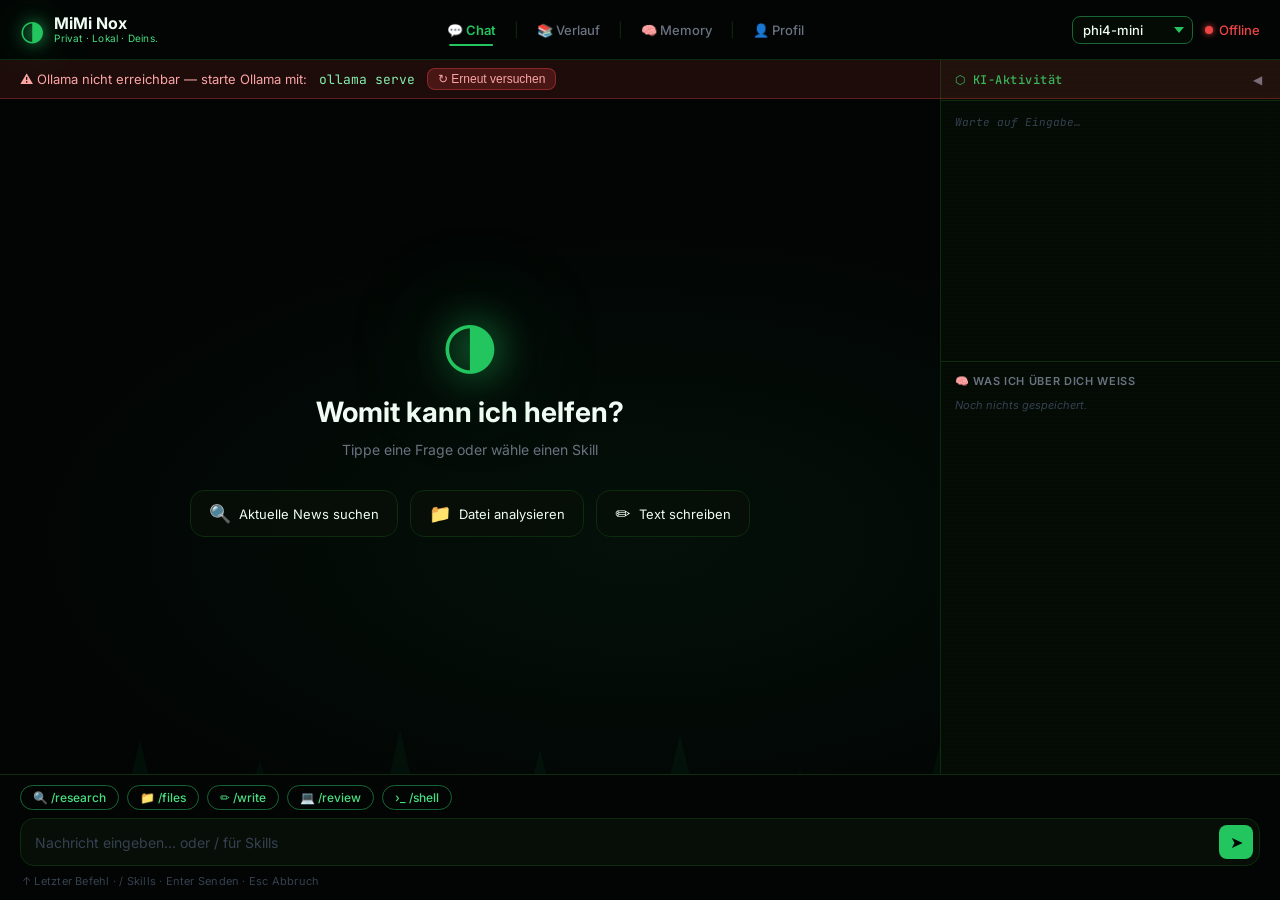
==== app/src/index.html @ a16c73e8 "feat(phase4): Desktop App – Schwarzwald UI + FastAPI Backend Frontend (app/src/):   index.html: Exak" ====
<!DOCTYPE html>
<html lang="de">
<head>
  <meta charset="UTF-8" />
  <meta name="viewport" content="width=device-width, initial-scale=1.0" />
  <meta name="description" content="◑ MiMi Nox – Lokale KI. Privat. Lokal. Deins." />
  <title>◑ MiMi Nox</title>
  <link rel="preconnect" href="https://fonts.googleapis.com" />
  <link rel="preconnect" href="https://fonts.gstatic.com" crossorigin />
  <link href="https://fonts.googleapis.com/css2?family=Inter:wght@400;500;600;700&family=JetBrains+Mono:wght@400;500&display=swap" rel="stylesheet" />
  <link rel="stylesheet" href="style.css" />
</head>
<body>

  <!-- ── Hintergrund-Atmosphäre (Baumsilhouetten + Glow) ── -->
  <div class="forest-bg" aria-hidden="true"></div>

  <!-- ══════════════════════════════════════════════════════
       TOP BAR
  ══════════════════════════════════════════════════════ -->
  <header class="topbar" role="banner">

    <!-- Logo -->
    <div class="logo" aria-label="MiMi Nox Home">
      <span class="logo-symbol" aria-hidden="true">◑</span>
      <div class="logo-text">
        <span class="logo-name">MiMi Nox</span>
        <span class="logo-tagline">Privat · Lokal · Deins.</span>
      </div>
    </div>

    <!-- Navigation Tabs -->
    <nav class="topnav" role="navigation" aria-label="Hauptnavigation">
      <button class="tab active" id="tab-chat"    data-tab="chat"    aria-selected="true">💬 Chat</button>
      <span class="tab-sep" aria-hidden="true">|</span>
      <button class="tab"        id="tab-history" data-tab="history" aria-selected="false">📚 Verlauf</button>
      <span class="tab-sep" aria-hidden="true">|</span>
      <button class="tab"        id="tab-memory"  data-tab="memory"  aria-selected="false">🧠 Memory</button>
      <span class="tab-sep" aria-hidden="true">|</span>
      <button class="tab"        id="tab-profile" data-tab="profile" aria-selected="false">👤 Profil</button>
    </nav>

    <!-- Rechts: Modell + Status -->
    <div class="topbar-right">
      <select class="model-select" id="model-select" aria-label="KI-Modell auswählen">
        <option value="phi4-mini">phi4-mini</option>
        <option value="gemma4:e4b">gemma4:e4b</option>
        <option value="llama3.2">llama3.2</option>
        <option value="mistral">mistral</option>
      </select>
      <div class="status-badge" id="status-badge" aria-live="polite">
        <span class="status-dot" id="status-dot"></span>
        <span class="status-text" id="status-text">Verbinden…</span>
      </div>
    </div>
  </header>

  <!-- ══════════════════════════════════════════════════════
       OFFLINE BANNER
  ══════════════════════════════════════════════════════ -->
  <div class="offline-banner hidden" id="offline-banner" role="alert">
    ⚠ Ollama nicht erreichbar — starte Ollama mit: <code>ollama serve</code>
    <button class="offline-retry" id="offline-retry" aria-label="Erneut verbinden">↻ Erneut versuchen</button>
  </div>

  <!-- ══════════════════════════════════════════════════════
       MAIN — Chat + Aktivitäts-Panel
  ══════════════════════════════════════════════════════ -->
  <main class="main" id="main-area">

    <!-- ── CHAT TAB ─────────────────────────────────── -->
    <section class="tab-content active" id="view-chat" aria-label="Chat">

      <!-- Chat Area (65%) -->
      <div class="chat-area" id="chat-area" role="log" aria-live="polite" aria-label="Chat-Verlauf">

        <!-- Willkommens-Screen (wenn leer) -->
        <div class="welcome" id="welcome-screen">
          <div class="welcome-glow" aria-hidden="true">◑</div>
          <h1 class="welcome-heading">Womit kann ich helfen?</h1>
          <p class="welcome-sub">Tippe eine Frage oder wähle einen Skill</p>
          <div class="welcome-cards" role="list">
            <button class="welcome-card" data-prompt="Suche aktuelle KI-News vom heutigen Tag" role="listitem">
              <span class="card-icon">🔍</span>
              <span>Aktuelle News suchen</span>
            </button>
            <button class="welcome-card" data-prompt="/files lies meine Datei auf dem Desktop" role="listitem">
              <span class="card-icon">📁</span>
              <span>Datei analysieren</span>
            </button>
            <button class="welcome-card" data-prompt="/write Schreibe eine professionelle E-Mail für" role="listitem">
              <span class="card-icon">✏️</span>
              <span>Text schreiben</span>
            </button>
          </div>
        </div>

        <!-- Chat-Nachrichten werden hier per JS eingefügt -->
        <div class="messages" id="messages" aria-label="Nachrichten"></div>
      </div>

      <!-- Aktivitäts-Panel (35%) -->
      <aside class="activity-panel" id="activity-panel" aria-label="KI-Aktivität">
        <div class="ap-header">
          <span class="ap-title">⬡ KI-Aktivität</span>
          <button class="ap-toggle" id="ap-toggle" aria-label="Panel ein-/ausklappen" title="Ein-/ausklappen">◀</button>
        </div>

        <!-- Terminal Feed -->
        <div class="ap-terminal" id="ap-terminal" aria-live="polite" aria-label="KI-Aktivitäts-Log">
          <div class="terminal-placeholder">Warte auf Eingabe…</div>
        </div>

        <!-- Memory -->
        <div class="ap-memory">
          <div class="ap-section-title">🧠 Was ich über dich weiß</div>
          <div class="memory-cards" id="memory-cards" aria-label="Gespeichertes Memory">
            <div class="memory-placeholder">Noch nichts gespeichert.</div>
          </div>
        </div>
      </aside>
    </section>

    <!-- ── VERLAUF TAB ────────────────────────────── -->
    <section class="tab-content" id="view-history" aria-label="Verlauf" hidden>
      <div class="tab-inner">
        <h2 class="tab-heading">📚 Gespeicherte Unterhaltungen</h2>
        <p class="tab-sub">Deine Unterhaltungen bleiben nur lokal auf deinem Gerät.</p>
        <div id="history-list" class="history-list" aria-label="Verlaufsliste"></div>
        <button class="btn-danger" id="clear-history" aria-label="Verlauf löschen">🗑 Verlauf löschen</button>
      </div>
    </section>

    <!-- ── MEMORY TAB ─────────────────────────────── -->
    <section class="tab-content" id="view-memory" aria-label="Memory" hidden>
      <div class="tab-inner">
        <h2 class="tab-heading">🧠 Langzeit-Memory</h2>
        <p class="tab-sub">Die KI erinnert sich über mehrere Sessions an wichtige Informationen.</p>
        <div class="memory-search-bar">
          <input type="search" id="memory-search-input" placeholder="Memory durchsuchen…" aria-label="Memory durchsuchen" />
          <button id="memory-search-btn" aria-label="Suchen">🔍</button>
        </div>
        <div id="memory-full-list" class="memory-full-list" aria-label="Alle Memory-Einträge"></div>
      </div>
    </section>

    <!-- ── PROFIL TAB ─────────────────────────────── -->
    <section class="tab-content" id="view-profile" aria-label="Profil" hidden>
      <div class="tab-inner">
        <h2 class="tab-heading">👤 Dein Profil</h2>
        <p class="tab-sub">Hilft der KI, bessere und persönlichere Antworten zu geben.</p>
        <form class="profile-form" id="profile-form" aria-label="Profil-Formular">
          <label for="pf-name">Name <span class="optional">(optional)</span></label>
          <input type="text" id="pf-name" name="name" placeholder="Wie heißt du?" autocomplete="name" />

          <label for="pf-expertise">Expertise</label>
          <input type="text" id="pf-expertise" name="expertise" placeholder="z.B. Python-Entwickler, Marketing, Arzt…" />

          <label for="pf-language">Bevorzugte Sprache</label>
          <select id="pf-language" name="preferred_language">
            <option value="de">Deutsch</option>
            <option value="en">Englisch</option>
          </select>

          <label for="pf-style">Antwort-Stil</label>
          <select id="pf-style" name="response_style">
            <option value="ausführlich">Ausführlich</option>
            <option value="kurz">Kurz &amp; knapp</option>
            <option value="technisch">Technisch</option>
            <option value="einfach">Einfach erklärt</option>
          </select>

          <button type="submit" class="btn-primary" id="save-profile">💾 Speichern</button>
          <span class="save-confirm hidden" id="save-confirm" aria-live="polite">✅ Gespeichert!</span>
        </form>
      </div>
    </section>

  </main>

  <!-- ══════════════════════════════════════════════════════
       BOTTOM BAR (fixed)
  ══════════════════════════════════════════════════════ -->
  <footer class="bottombar" role="contentinfo">

    <!-- Skill Chips -->
    <div class="skill-chips" id="skill-chips" role="list" aria-label="Skill-Schnellzugriff">
      <button class="skill-chip" data-trigger="/research" role="listitem" title="Web-Suche starten">🔍 /research</button>
      <button class="skill-chip" data-trigger="/files"    role="listitem" title="Dateien lesen/suchen">📁 /files</button>
      <button class="skill-chip" data-trigger="/write"    role="listitem" title="Texte schreiben">✏️ /write</button>
      <button class="skill-chip" data-trigger="/review"   role="listitem" title="Code reviewen">💻 /review</button>
      <button class="skill-chip" data-trigger="/shell"    role="listitem" title="Shell-Befehl">›_ /shell</button>
    </div>

    <!-- Input Row -->
    <div class="input-row">
      <div class="input-wrap" id="input-wrap">
        <textarea
          class="chat-input"
          id="chat-input"
          rows="1"
          placeholder="Nachricht eingeben… oder / für Skills"
          aria-label="Deine Nachricht"
          autocomplete="off"
          autocorrect="off"
          spellcheck="true"
        ></textarea>
        <button class="send-btn" id="send-btn" aria-label="Nachricht senden" title="Senden (Enter)">➤</button>
      </div>
    </div>

    <!-- Keyboard Hint -->
    <div class="input-hint" aria-hidden="true">
      ↑ Letzter Befehl · / Skills · Enter Senden · Esc Abbruch
    </div>

  </footer>

  <script src="main.js"></script>
</body>
</html>
---- app/src/style.css ----
/* ============================================================
   ◑ MiMi Nox – Design System (Schwarzwald Edition)
   Farben: Tiefschwarz + Biolumineszentes Waldgrün
   KEINE anderen Farben. Kein Lila. Kein Blau.
   ============================================================ */

/* ── Design Tokens ─────────────────────────────────────────── */
:root {
  --bg:           #020504;
  --panel:        #040a04;
  --panel-border: #0d2b0d;

  --bubble-user:  #134e1c;
  --bubble-ai:    #080f08;

  --green:        #22c55e;
  --green-light:  #4ade80;
  --green-dim:    #166534;
  --green-glow:   rgba(34, 197, 94, 0.18);
  --green-glow-s: rgba(34, 197, 94, 0.08);

  --text:         #f0fdf4;
  --text-muted:   #6b7280;
  --text-dim:     #374151;

  --radius-sm:    8px;
  --radius-md:    14px;
  --radius-lg:    20px;

  --font-main:    'Inter', system-ui, -apple-system, sans-serif;
  --font-mono:    'JetBrains Mono', 'Fira Code', 'Courier New', monospace;

  --topbar-h:     60px;
  --bottom-h:     116px;
  --panel-w:      340px;
  --anim-speed:   0.2s;
}

/* ── Reset ─────────────────────────────────────────────────── */
*, *::before, *::after { box-sizing: border-box; margin: 0; padding: 0; }
html, body { height: 100%; overflow: hidden; }

body {
  font-family: var(--font-main);
  font-size: 14px;
  color: var(--text);
  background-color: var(--bg);
  background-image:
    radial-gradient(ellipse 70% 50% at 50% 60%,
      rgba(34, 197, 94, 0.06) 0%, transparent 70%);
  -webkit-font-smoothing: antialiased;
}

/* ── Tannenbäume Hintergrund ────────────────────────────────── */
.forest-bg {
  position: fixed;
  inset: 0;
  pointer-events: none;
  z-index: 0;
}
.forest-bg::after {
  content: '';
  position: absolute;
  bottom: 0;
  left: 0;
  right: 0;
  height: 220px;
  opacity: 0.05;
  background-image: url("data:image/svg+xml,%3Csvg xmlns='http://www.w3.org/2000/svg' viewBox='0 0 1280 220'%3E%3Cg fill='%2322c55e'%3E%3Cpolygon points='80,220 120,110 160,220'/%3E%3Cpolygon points='100,220 140,60 180,220'/%3E%3Cpolygon points='200,220 240,130 280,220'/%3E%3Cpolygon points='220,220 260,80 300,220'/%3E%3Cpolygon points='340,220 380,100 420,220'/%3E%3Cpolygon points='360,220 400,50 440,220'/%3E%3Cpolygon points='480,220 520,120 560,220'/%3E%3Cpolygon points='500,220 540,70 580,220'/%3E%3Cpolygon points='620,220 660,110 700,220'/%3E%3Cpolygon points='640,220 680,55 720,220'/%3E%3Cpolygon points='760,220 800,90 840,220'/%3E%3Cpolygon points='780,220 820,140 860,220'/%3E%3Cpolygon points='900,220 940,65 980,220'/%3E%3Cpolygon points='920,220 960,115 1000,220'/%3E%3Cpolygon points='1040,220 1080,80 1120,220'/%3E%3Cpolygon points='1060,220 1100,130 1140,220'/%3E%3Cpolygon points='1160,220 1200,55 1240,220'/%3E%3C/g%3E%3C/svg%3E");
  background-size: cover;
  background-position: bottom center;
  background-repeat: no-repeat;
}

/* ============================================================
   TOP BAR
   ============================================================ */
.topbar {
  position: fixed;
  top: 0; left: 0; right: 0;
  height: var(--topbar-h);
  display: flex;
  align-items: center;
  gap: 20px;
  padding: 0 20px;
  background: var(--bg);
  border-bottom: 1px solid var(--panel-border);
  z-index: 100;
}

/* Logo */
.logo {
  display: flex;
  align-items: center;
  gap: 10px;
  min-width: 170px;
  cursor: default;
  user-select: none;
}
.logo-symbol {
  font-size: 28px;
  color: var(--green);
  filter: drop-shadow(0 0 8px rgba(34, 197, 94, 0.9))
          drop-shadow(0 0 22px rgba(34, 197, 94, 0.4));
  animation: pulse-glow 3s ease-in-out infinite;
  line-height: 1;
}
.logo-text {
  display: flex;
  flex-direction: column;
}
.logo-name {
  font-size: 16px;
  font-weight: 700;
  color: var(--text);
  line-height: 1.1;
}
.logo-tagline {
  font-size: 10px;
  color: var(--green-light);
  letter-spacing: 0.02em;
}

/* Navigation Tabs */
.topnav {
  display: flex;
  align-items: center;
  gap: 6px;
  flex: 1;
  justify-content: center;
}
.tab {
  background: none;
  border: none;
  color: var(--text-muted);
  font-family: var(--font-main);
  font-size: 13px;
  font-weight: 500;
  padding: 6px 12px;
  cursor: pointer;
  border-radius: var(--radius-sm);
  transition: color var(--anim-speed), background var(--anim-speed);
  position: relative;
  white-space: nowrap;
}
.tab:hover { color: var(--text); background: rgba(34,197,94,0.06); }
.tab.active {
  color: var(--green);
  font-weight: 600;
}
.tab.active::after {
  content: '';
  position: absolute;
  bottom: -2px; left: 50%;
  transform: translateX(-50%);
  width: 60%;
  height: 2px;
  background: var(--green);
  border-radius: 2px;
}
.tab-sep { color: var(--panel-border); font-size: 14px; pointer-events: none; }

/* Topbar right */
.topbar-right {
  display: flex;
  align-items: center;
  gap: 12px;
  min-width: 200px;
  justify-content: flex-end;
}
.model-select {
  background: var(--panel);
  border: 1px solid var(--green-dim);
  color: var(--text);
  font-family: var(--font-main);
  font-size: 13px;
  font-weight: 500;
  padding: 5px 10px;
  border-radius: var(--radius-sm);
  cursor: pointer;
  outline: none;
  appearance: none;
  -webkit-appearance: none;
  background-image: url("data:image/svg+xml,%3Csvg xmlns='http://www.w3.org/2000/svg' width='10' height='6' viewBox='0 0 10 6'%3E%3Cpath d='M0 0l5 6 5-6z' fill='%2322c55e'/%3E%3C/svg%3E");
  background-repeat: no-repeat;
  background-position: right 8px center;
  padding-right: 24px;
  transition: border-color var(--anim-speed);
}
.model-select:hover { border-color: var(--green); }

.status-badge {
  display: flex;
  align-items: center;
  gap: 6px;
  font-size: 13px;
  font-weight: 500;
  color: var(--green);
}
.status-dot {
  width: 8px; height: 8px;
  border-radius: 50%;
  background: var(--green);
  box-shadow: 0 0 6px var(--green), 0 0 12px rgba(34,197,94,0.5);
  animation: pulse-dot 2s ease-in-out infinite;
}
.status-dot.offline { background: #ef4444; box-shadow: 0 0 6px #ef4444; animation: none; }
#status-text.offline { color: #ef4444; }

/* ── Offline Banner ──────────────────────────────────────── */
.offline-banner {
  position: fixed;
  top: var(--topbar-h);
  left: 0; right: 0;
  background: rgba(239, 68, 68, 0.12);
  border-bottom: 1px solid rgba(239, 68, 68, 0.3);
  color: #fca5a5;
  font-size: 13px;
  padding: 8px 20px;
  display: flex;
  align-items: center;
  gap: 12px;
  z-index: 99;
}
.offline-banner code { font-family: var(--font-mono); color: #86efac; }
.offline-retry {
  background: rgba(239,68,68,0.2);
  border: 1px solid rgba(239,68,68,0.4);
  color: #fca5a5;
  padding: 3px 10px;
  border-radius: var(--radius-sm);
  cursor: pointer;
  font-size: 12px;
  transition: background var(--anim-speed);
}
.offline-retry:hover { background: rgba(239,68,68,0.35); }

/* ============================================================
   MAIN AREA
   ============================================================ */
.main {
  position: fixed;
  top: var(--topbar-h);
  bottom: var(--bottom-h);
  left: 0; right: 0;
  display: flex;
  overflow: hidden;
  z-index: 1;
}

/* Tab Content */
.tab-content { display: none; width: 100%; overflow: hidden; }
.tab-content.active { display: flex; }

/* ── Chat Area (65%) ─────────────────────────────────────── */
.chat-area {
  flex: 1;
  overflow-y: auto;
  padding: 24px 24px 0;
  display: flex;
  flex-direction: column;
  scroll-behavior: smooth;
  position: relative;
}
.chat-area::-webkit-scrollbar { width: 4px; }
.chat-area::-webkit-scrollbar-track { background: transparent; }
.chat-area::-webkit-scrollbar-thumb { background: var(--green-dim); border-radius: 4px; }

/* Welcome Screen */
.welcome {
  display: flex;
  flex-direction: column;
  align-items: center;
  justify-content: center;
  flex: 1;
  padding: 40px 20px;
  text-align: center;
  gap: 12px;
}
.welcome-glow {
  font-size: 64px;
  color: var(--green);
  filter: drop-shadow(0 0 20px rgba(34,197,94,0.8))
          drop-shadow(0 0 50px rgba(34,197,94,0.3));
  animation: pulse-glow 3s ease-in-out infinite;
  line-height: 1;
  margin-bottom: 8px;
}
.welcome-heading {
  font-size: 28px;
  font-weight: 700;
  color: var(--text);
}
.welcome-sub {
  font-size: 14px;
  color: var(--text-muted);
  margin-bottom: 12px;
}
.welcome-cards {
  display: flex;
  gap: 12px;
  flex-wrap: wrap;
  justify-content: center;
  margin-top: 8px;
}
.welcome-card {
  background: rgba(8, 15, 8, 0.8);
  border: 1px solid var(--panel-border);
  color: var(--text);
  padding: 12px 18px;
  border-radius: var(--radius-md);
  cursor: pointer;
  display: flex;
  align-items: center;
  gap: 8px;
  font-size: 13px;
  font-family: var(--font-main);
  transition: border-color var(--anim-speed), background var(--anim-speed), transform var(--anim-speed);
}
.welcome-card:hover {
  border-color: var(--green-dim);
  background: rgba(19, 78, 28, 0.3);
  transform: translateY(-2px);
}
.card-icon { font-size: 18px; }

/* Messages */
.messages {
  display: flex;
  flex-direction: column;
  gap: 16px;
  padding-bottom: 20px;
}

/* User Bubble */
.bubble-user {
  align-self: flex-end;
  max-width: 72%;
  background: var(--bubble-user);
  color: var(--text);
  padding: 12px 18px;
  border-radius: var(--radius-lg) var(--radius-lg) 4px var(--radius-lg);
  font-size: 14px;
  line-height: 1.6;
  box-shadow: 0 2px 12px rgba(0,0,0,0.4),
              inset 0 1px 0 rgba(34,197,94,0.1);
  word-break: break-word;
  white-space: pre-wrap;
}

/* AI Bubble */
.bubble-ai-wrap {
  align-self: flex-start;
  max-width: 72%;
  display: flex;
  flex-direction: column;
  gap: 6px;
}
.bubble-ai {
  background: rgba(8, 15, 8, 0.82);
  backdrop-filter: blur(12px);
  -webkit-backdrop-filter: blur(12px);
  border: 1px solid rgba(34, 197, 94, 0.12);
  border-left: 3px solid var(--green);
  color: var(--text);
  padding: 14px 18px;
  border-radius: 4px var(--radius-lg) var(--radius-lg) var(--radius-lg);
  font-size: 14px;
  line-height: 1.7;
  box-shadow: inset 0 1px 0 rgba(34, 197, 94, 0.06),
              0 2px 16px rgba(0,0,0,0.5);
  word-break: break-word;
  white-space: pre-wrap;
  position: relative;
  min-height: 48px;
}

/* Streaming Cursor */
.streaming-cursor::after {
  content: '▋';
  color: var(--green);
  animation: blink 0.8s step-end infinite;
  margin-left: 2px;
}

/* AI Bubble Actions */
.bubble-actions {
  display: flex;
  align-items: center;
  gap: 16px;
  padding: 0 4px;
}
.bubble-action-btn {
  background: none;
  border: none;
  color: var(--green-light);
  font-size: 12px;
  cursor: pointer;
  opacity: 0.7;
  transition: opacity var(--anim-speed);
  font-family: var(--font-main);
  display: flex;
  align-items: center;
  gap: 4px;
  padding: 2px 4px;
  border-radius: 4px;
}
.bubble-action-btn:hover { opacity: 1; background: rgba(34,197,94,0.08); }
.action-sep { color: var(--panel-border); font-size: 12px; }

/* Tool/System Message */
.bubble-system {
  align-self: flex-start;
  background: rgba(4, 10, 4, 0.6);
  border: 1px solid var(--panel-border);
  border-left: 2px solid var(--green-dim);
  color: var(--text-muted);
  padding: 6px 12px;
  border-radius: 4px var(--radius-sm) var(--radius-sm) var(--radius-sm);
  font-family: var(--font-mono);
  font-size: 12px;
  line-height: 1.5;
  max-width: 80%;
}

/* ── Aktivitäts-Panel (35%) ──────────────────────────────── */
.activity-panel {
  width: var(--panel-w);
  min-width: var(--panel-w);
  background: var(--panel);
  border-left: 1px solid var(--panel-border);
  display: flex;
  flex-direction: column;
  overflow: hidden;
  transition: width 0.3s ease, min-width 0.3s ease;
  position: relative;
}
.activity-panel.collapsed {
  width: 36px;
  min-width: 36px;
}
.activity-panel.collapsed .ap-terminal,
.activity-panel.collapsed .ap-memory,
.activity-panel.collapsed .ap-title { display: none; }

/* Scanlines Overlay */
.activity-panel::before {
  content: '';
  position: absolute;
  inset: 0;
  pointer-events: none;
  background: repeating-linear-gradient(
    0deg,
    transparent, transparent 2px,
    rgba(34, 197, 94, 0.012) 2px,
    rgba(34, 197, 94, 0.012) 4px
  );
  z-index: 0;
}

.ap-header {
  display: flex;
  align-items: center;
  justify-content: space-between;
  padding: 12px 14px;
  border-bottom: 1px solid var(--panel-border);
  position: relative;
  z-index: 1;
  flex-shrink: 0;
}
.ap-title {
  font-family: var(--font-mono);
  font-size: 12px;
  font-weight: 500;
  color: var(--green);
  letter-spacing: 0.04em;
}
.ap-toggle {
  background: none;
  border: none;
  color: var(--text-muted);
  cursor: pointer;
  font-size: 12px;
  padding: 2px 4px;
  border-radius: 4px;
  transition: color var(--anim-speed), transform 0.3s;
  line-height: 1;
}
.ap-toggle:hover { color: var(--green); }
.activity-panel.collapsed .ap-toggle { transform: rotate(180deg); }

/* Terminal Feed */
.ap-terminal {
  flex: 1;
  overflow-y: auto;
  padding: 12px 14px;
  font-family: var(--font-mono);
  font-size: 11.5px;
  line-height: 1.8;
  position: relative;
  z-index: 1;
  min-height: 160px;
  max-height: 260px;
}
.ap-terminal::-webkit-scrollbar { width: 3px; }
.ap-terminal::-webkit-scrollbar-thumb { background: var(--green-dim); }

.terminal-placeholder { color: var(--text-dim); font-style: italic; font-size: 11px; }

.terminal-line { display: flex; flex-direction: column; gap: 2px; margin-bottom: 8px; }
.terminal-cmd { color: var(--green-light); }
.terminal-cmd .t-keyword { color: var(--green); font-weight: 500; }
.terminal-cmd .t-value { color: #86efac; }
.terminal-progress {
  height: 4px;
  background: var(--panel-border);
  border-radius: 2px;
  overflow: hidden;
  margin: 4px 0;
}
.terminal-progress-bar {
  height: 100%;
  background: var(--green);
  border-radius: 2px;
  transition: width 0.3s ease;
}
.terminal-status { color: var(--text-muted); font-size: 11px; }
.terminal-status.done { color: var(--green); }
.terminal-spinner { display: inline-block; animation: spin 1s linear infinite; }

/* Memory Section */
.ap-memory {
  border-top: 1px solid var(--panel-border);
  padding: 12px 14px;
  overflow-y: auto;
  flex-shrink: 0;
  max-height: 260px;
  position: relative;
  z-index: 1;
}
.ap-memory::-webkit-scrollbar { width: 3px; }
.ap-memory::-webkit-scrollbar-thumb { background: var(--green-dim); }

.ap-section-title {
  font-size: 11px;
  font-weight: 600;
  color: var(--text-muted);
  letter-spacing: 0.06em;
  text-transform: uppercase;
  margin-bottom: 10px;
}
.memory-placeholder { color: var(--text-dim); font-size: 11px; font-style: italic; }

.memory-cards { display: flex; flex-direction: column; gap: 8px; }

.memory-card {
  background: rgba(4, 10, 4, 0.7);
  border: 1px solid var(--panel-border);
  border-left: 3px solid var(--green-dim);
  border-radius: 4px var(--radius-sm) var(--radius-sm) 4px;
  padding: 8px 10px;
  font-size: 11.5px;
  color: var(--text-muted);
  line-height: 1.5;
  word-break: break-word;
}

/* ── Tab Inner (Verlauf / Memory / Profil) ──────────────── */
.tab-inner {
  padding: 32px 40px;
  max-width: 700px;
  margin: 0 auto;
  width: 100%;
  overflow-y: auto;
  flex: 1;
}
.tab-heading {
  font-size: 22px;
  font-weight: 700;
  color: var(--text);
  margin-bottom: 6px;
}
.tab-sub {
  color: var(--text-muted);
  font-size: 13px;
  margin-bottom: 24px;
}

/* Verlauf */
.history-list { display: flex; flex-direction: column; gap: 10px; margin-bottom: 24px; }
.history-item {
  background: var(--panel);
  border: 1px solid var(--panel-border);
  border-radius: var(--radius-md);
  padding: 14px 16px;
  cursor: pointer;
  transition: border-color var(--anim-speed);
}
.history-item:hover { border-color: var(--green-dim); }
.history-title { font-weight: 600; color: var(--text); font-size: 13px; margin-bottom: 4px; }
.history-date { font-size: 11px; color: var(--text-muted); }
.history-empty { color: var(--text-dim); font-style: italic; font-size: 13px; }

/* Memory Full List */
.memory-search-bar {
  display: flex;
  gap: 8px;
  margin-bottom: 16px;
}
.memory-search-bar input {
  flex: 1;
  background: var(--panel);
  border: 1px solid var(--panel-border);
  color: var(--text);
  padding: 8px 12px;
  border-radius: var(--radius-sm);
  font-family: var(--font-main);
  font-size: 13px;
  outline: none;
  transition: border-color var(--anim-speed);
}
.memory-search-bar input:focus { border-color: var(--green); }
.memory-search-bar button {
  background: var(--green-dim);
  border: none;
  color: var(--text);
  padding: 8px 14px;
  border-radius: var(--radius-sm);
  cursor: pointer;
  font-size: 14px;
}
.memory-full-list { display: flex; flex-direction: column; gap: 10px; }
.memory-full-card {
  background: var(--panel);
  border: 1px solid var(--panel-border);
  border-left: 3px solid var(--green-dim);
  border-radius: 4px var(--radius-sm) var(--radius-sm) 4px;
  padding: 12px 14px;
  font-size: 13px;
  color: var(--text-muted);
  line-height: 1.6;
}

/* Profil Form */
.profile-form {
  display: flex;
  flex-direction: column;
  gap: 14px;
}
.profile-form label {
  font-size: 12px;
  font-weight: 600;
  color: var(--text-muted);
  letter-spacing: 0.04em;
  text-transform: uppercase;
  margin-bottom: -8px;
}
.optional { font-weight: 400; text-transform: none; }
.profile-form input,
.profile-form select {
  background: var(--panel);
  border: 1px solid var(--panel-border);
  color: var(--text);
  padding: 10px 14px;
  border-radius: var(--radius-sm);
  font-family: var(--font-main);
  font-size: 13px;
  outline: none;
  transition: border-color var(--anim-speed);
  width: 100%;
}
.profile-form input:focus,
.profile-form select:focus { border-color: var(--green); }
.save-confirm { font-size: 13px; color: var(--green); }

/* ============================================================
   BOTTOM BAR
   ============================================================ */
.bottombar {
  position: fixed;
  bottom: 0; left: 0; right: 0;
  background: var(--bg);
  border-top: 1px solid var(--panel-border);
  padding: 10px 20px 12px;
  display: flex;
  flex-direction: column;
  gap: 8px;
  z-index: 100;
}

/* Skill Chips */
.skill-chips {
  display: flex;
  gap: 8px;
  flex-wrap: wrap;
  align-items: center;
}
.skill-chip {
  background: transparent;
  border: 1px solid var(--green-dim);
  color: var(--green-light);
  font-family: var(--font-main);
  font-size: 12px;
  font-weight: 500;
  padding: 4px 12px;
  border-radius: 100px;
  cursor: pointer;
  transition: background var(--anim-speed), border-color var(--anim-speed),
              color var(--anim-speed), box-shadow var(--anim-speed);
  white-space: nowrap;
}
.skill-chip:hover {
  background: rgba(34, 197, 94, 0.1);
  border-color: var(--green);
  color: var(--green);
  box-shadow: 0 0 8px rgba(34, 197, 94, 0.2);
}
.skill-chip.active {
  background: rgba(34, 197, 94, 0.15);
  border-color: var(--green);
  color: var(--green);
}

/* Input Row */
.input-row { display: flex; align-items: center; }
.input-wrap {
  flex: 1;
  display: flex;
  align-items: center;
  background: rgba(8, 15, 8, 0.9);
  border: 1px solid var(--panel-border);
  border-radius: var(--radius-md);
  padding: 6px 6px 6px 14px;
  gap: 8px;
  transition: border-color var(--anim-speed), box-shadow var(--anim-speed);
}
.input-wrap:focus-within {
  border-color: var(--green);
  box-shadow: 0 0 0 2px rgba(34, 197, 94, 0.18),
              0 0 20px rgba(34, 197, 94, 0.1);
}

.chat-input {
  flex: 1;
  background: none;
  border: none;
  outline: none;
  color: var(--text);
  font-family: var(--font-main);
  font-size: 14px;
  line-height: 1.5;
  resize: none;
  max-height: 120px;
  overflow-y: auto;
}
.chat-input::placeholder { color: var(--text-dim); }

.send-btn {
  background: var(--green);
  border: none;
  color: var(--bg);
  width: 34px;
  height: 34px;
  border-radius: var(--radius-sm);
  cursor: pointer;
  font-size: 16px;
  display: flex;
  align-items: center;
  justify-content: center;
  flex-shrink: 0;
  transition: background var(--anim-speed), transform var(--anim-speed), box-shadow var(--anim-speed);
}
.send-btn:hover {
  background: var(--green-light);
  box-shadow: 0 0 12px rgba(34, 197, 94, 0.5);
  transform: scale(1.05);
}
.send-btn:active { transform: scale(0.97); }
.send-btn:disabled { background: var(--green-dim); cursor: not-allowed; transform: none; }

/* Keyboard hints */
.input-hint {
  font-size: 11px;
  color: var(--text-dim);
  letter-spacing: 0.02em;
  padding-left: 2px;
}

/* ============================================================
   SHARED BUTTONS
   ============================================================ */
.btn-primary {
  background: var(--green);
  border: none;
  color: var(--bg);
  font-family: var(--font-main);
  font-size: 14px;
  font-weight: 600;
  padding: 10px 24px;
  border-radius: var(--radius-sm);
  cursor: pointer;
  transition: background var(--anim-speed), box-shadow var(--anim-speed);
}
.btn-primary:hover {
  background: var(--green-light);
  box-shadow: 0 0 12px rgba(34, 197, 94, 0.4);
}

.btn-danger {
  background: transparent;
  border: 1px solid rgba(239, 68, 68, 0.3);
  color: #fca5a5;
  font-family: var(--font-main);
  font-size: 13px;
  padding: 8px 18px;
  border-radius: var(--radius-sm);
  cursor: pointer;
  transition: background var(--anim-speed);
}
.btn-danger:hover { background: rgba(239, 68, 68, 0.1); }

/* ============================================================
   ANIMATIONS
   ============================================================ */
@keyframes pulse-glow {
  0%, 100% { filter: drop-shadow(0 0 8px rgba(34,197,94,0.9)) drop-shadow(0 0 22px rgba(34,197,94,0.4)); }
  50%       { filter: drop-shadow(0 0 14px rgba(34,197,94,1))  drop-shadow(0 0 35px rgba(34,197,94,0.6)); }
}

@keyframes pulse-dot {
  0%, 100% { box-shadow: 0 0 6px var(--green), 0 0 12px rgba(34,197,94,0.5); }
  50%       { box-shadow: 0 0 10px var(--green), 0 0 20px rgba(34,197,94,0.8); }
}

@keyframes blink {
  0%, 100% { opacity: 1; }
  50%       { opacity: 0; }
}

@keyframes spin {
  from { transform: rotate(0deg); }
  to   { transform: rotate(360deg); }
}

@keyframes slide-in {
  from { opacity: 0; transform: translateY(8px); }
  to   { opacity: 1; transform: translateY(0); }
}

/* Entry animation für neue Nachrichten */
.bubble-user, .bubble-ai-wrap {
  animation: slide-in 0.2s ease-out;
}

/* ── Utilities ─────────────────────────────────────────────── */
.hidden { display: none !important; }
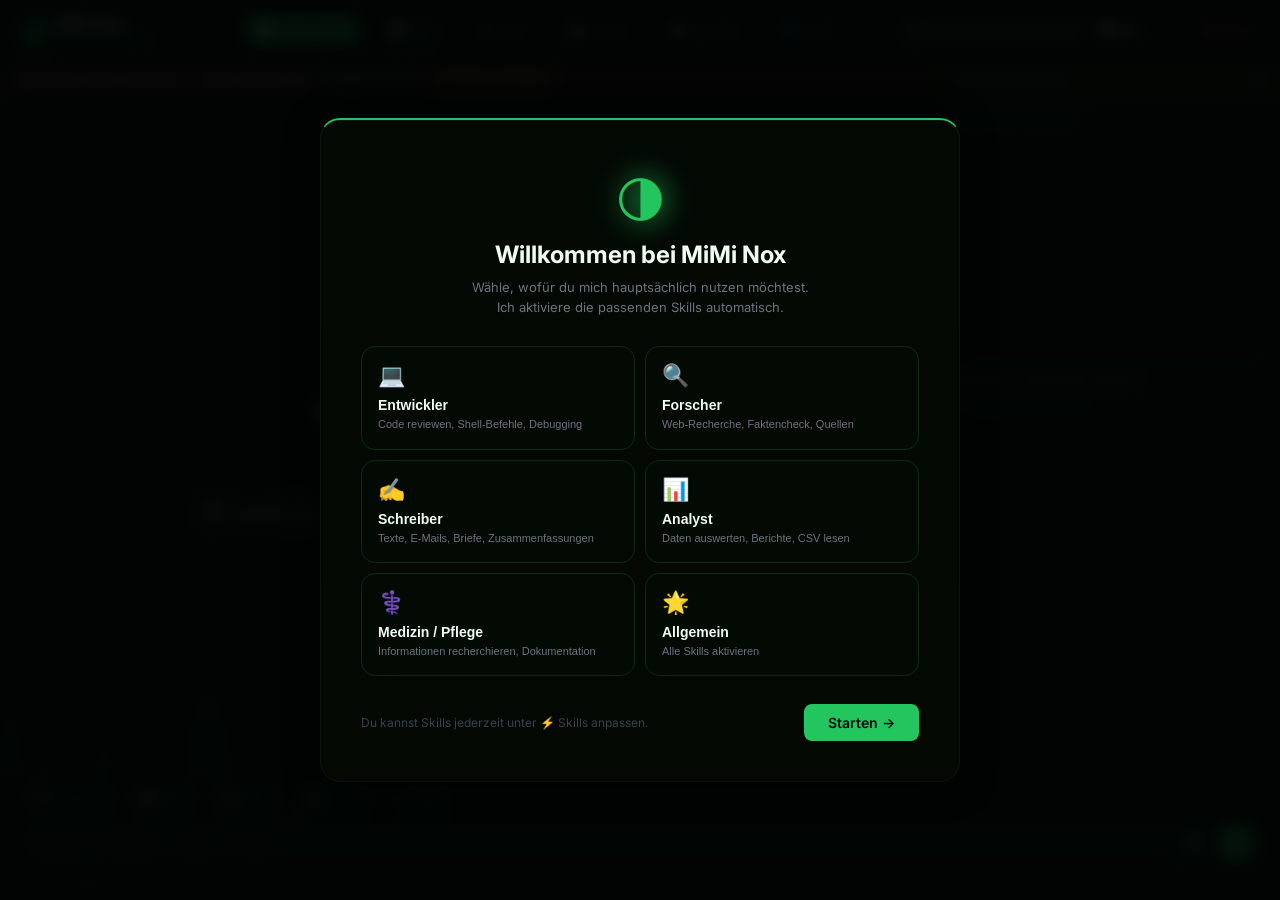
==== commit a2f9da2f: "feat: MiMi Nox v4.0.0 – Autonomous AI Agent 🤖 Artifacts Panel (Claude-inspired) - core/artifact_dete" ====
--- a/app/src/index.html
+++ b/app/src/index.html
@@ -2,13 +2,20 @@
 <html lang="de">
 <head>
   <meta charset="UTF-8" />
-  <meta name="viewport" content="width=device-width, initial-scale=1.0" />
+  <meta name="viewport" content="width=device-width, initial-scale=1.0, maximum-scale=1.0, user-scalable=no, viewport-fit=cover" />
+  <meta name="theme-color" content="#020504" />
+  <meta name="apple-mobile-web-app-status-bar-style" content="black-translucent" />
+  <link rel="apple-touch-icon" href="icon-192.png" />
   <meta name="description" content="◑ MiMi Nox – Lokale KI. Privat. Lokal. Deins." />
   <title>◑ MiMi Nox</title>
   <link rel="preconnect" href="https://fonts.googleapis.com" />
   <link rel="preconnect" href="https://fonts.gstatic.com" crossorigin />
   <link href="https://fonts.googleapis.com/css2?family=Inter:wght@400;500;600;700&family=JetBrains+Mono:wght@400;500&display=swap" rel="stylesheet" />
   <link rel="stylesheet" href="style.css" />
+  <!-- Markdown Renderer + XSS-Schutz -->
+  <script defer src="https://cdn.jsdelivr.net/npm/marked@9/marked.min.js"></script>
+  <script defer src="https://cdn.jsdelivr.net/npm/dompurify@3/dist/purify.min.js"></script>
+  <link rel="manifest" href="manifest.json" />
 </head>
 <body>
 
@@ -22,6 +29,7 @@
 
     <!-- Logo -->
     <div class="logo" aria-label="MiMi Nox Home">
+      <button id="btn-hamburger" class="btn-hamburger" title="Menü öffnen" style="display: none; background: none; border: none; color: var(--green); font-size: 24px; cursor: pointer; padding-right: 8px;">☰</button>
       <span class="logo-symbol" aria-hidden="true">◑</span>
       <div class="logo-text">
         <span class="logo-name">MiMi Nox</span>
@@ -30,8 +38,11 @@
     </div>
 
     <!-- Navigation Tabs -->
-    <nav class="topnav" role="navigation" aria-label="Hauptnavigation">
+    <nav class="topnav" role="navigation" aria-label="Hauptnavigation" style="display:flex; align-items:center;">
+      <button class="btn-primary" id="btn-new-chat" title="Startet einen frischen LLM-Kontext" style="font-size: 13px; padding: 4px 10px; margin-right: 12px; height: 28px; line-height: 1;">📝 Neuer Chat</button>
       <button class="tab active" id="tab-chat"    data-tab="chat"    aria-selected="true">💬 Chat</button>
+      <span class="tab-sep" aria-hidden="true">|</span>
+      <button class="tab"        id="tab-skills"  data-tab="skills"  aria-selected="false">⚡ Skills</button>
       <span class="tab-sep" aria-hidden="true">|</span>
       <button class="tab"        id="tab-history" data-tab="history" aria-selected="false">📚 Verlauf</button>
       <span class="tab-sep" aria-hidden="true">|</span>
@@ -41,13 +52,17 @@
     </nav>
 
     <!-- Rechts: Modell + Status -->
-    <div class="topbar-right">
-      <select class="model-select" id="model-select" aria-label="KI-Modell auswählen">
-        <option value="phi4-mini">phi4-mini</option>
-        <option value="gemma4:e4b">gemma4:e4b</option>
-        <option value="llama3.2">llama3.2</option>
-        <option value="mistral">mistral</option>
-      </select>
+    <div class="topbar-right" style="display:flex; align-items:center; gap:16px;">
+      
+      <!-- Mobile Pairing Button -->
+      <button class="btn-secondary" id="btn-mobile-pairing" title="Mit dem Smartphone verbinden (QR Code)" style="background: rgba(255,255,255,0.1); border: 1px solid rgba(255,255,255,0.2); color: var(--text-dim); border-radius: 4px; cursor: pointer; font-size: 13px; padding: 4px 10px; height: 28px; line-height: 1; transition: all 0.2s;">📱 Smartphone verbinden</button>
+
+      <!-- Autonomer Modus Toggle -->
+      <label class="autonom-mode-label" title="Autonomer Modus: MiMi NOx darf ohne Nachfrage klicken und tippen." style="display:flex; align-items:center; gap:6px; cursor:pointer; font-size:12px; color:var(--text-dim);">
+        <input type="checkbox" id="autonom-toggle" autocomplete="off" style="accent-color: var(--orange); cursor:pointer;">
+        <span style="user-select:none;">🤖 Autonom</span>
+      </label>
+
       <div class="status-badge" id="status-badge" aria-live="polite">
         <span class="status-dot" id="status-dot"></span>
         <span class="status-text" id="status-text">Verbinden…</span>
@@ -121,6 +136,53 @@
       </aside>
     </section>
 
+    <!-- ── SKILLS TAB ─────────────────────────────── -->
+    <section class="tab-content" id="view-skills" aria-label="Skills" hidden>
+      <div class="tab-inner skills-view">
+        <div class="skills-header">
+          <div>
+            <h2 class="tab-heading">⚡ Skills verwalten</h2>
+            <p class="tab-sub">Aktiviere Built-in Skills oder erstelle deine eigenen Befehle.</p>
+          </div>
+          <button class="btn-primary" id="new-skill-btn" aria-label="Neuen Skill erstellen">+ Neuer Skill</button>
+        </div>
+
+        <!-- Skill-Karten Grid -->
+        <div class="skills-grid" id="skills-grid" aria-label="Skills"></div>
+
+        <!-- Formular: Neuen Skill erstellen -->
+        <div class="skill-form-wrap hidden" id="skill-form-wrap">
+          <h3 class="skill-form-title" id="skill-form-title">Neuen Skill erstellen</h3>
+          <form class="skill-form" id="skill-form" aria-label="Skill-Formular">
+            <div class="form-row">
+              <div class="form-col">
+                <label for="sf-name">Skill-Name</label>
+                <input type="text" id="sf-name" name="name" placeholder="mein-skill" required pattern="[a-z0-9\-]+" />
+                <span class="form-hint">Nur Kleinbuchstaben, Zahlen und Bindestriche</span>
+              </div>
+              <div class="form-col">
+                <label for="sf-trigger">Trigger</label>
+                <input type="text" id="sf-trigger" name="trigger" placeholder="/meinSkill" required />
+              </div>
+            </div>
+            <label for="sf-description">Beschreibung</label>
+            <input type="text" id="sf-description" name="description" placeholder="Was macht dieser Skill?" required />
+            <label for="sf-tools">Tools (kommagetrennt)</label>
+            <input type="text" id="sf-tools" name="tools" placeholder="web_search, memory" />
+            <label for="sf-prompt">Verhalten der KI (System Prompt)</label>
+            <textarea id="sf-prompt" name="system_prompt" rows="6"
+              placeholder="Du bist ein spezialisierter Assistent für…&#10;Regeln:&#10;- Immer präzise antworten&#10;- Nutze das Tool web_search für aktuelle Infos"
+              required></textarea>
+            <div class="skill-form-actions">
+              <button type="submit" class="btn-primary" id="skill-save-btn">💾 Speichern</button>
+              <button type="button" class="btn-secondary" id="skill-cancel-btn">Abbrechen</button>
+              <span class="save-confirm hidden" id="skill-save-confirm" aria-live="polite">✅ Gespeichert!</span>
+            </div>
+          </form>
+        </div>
+      </div>
+    </section>
+
     <!-- ── VERLAUF TAB ────────────────────────────── -->
     <section class="tab-content" id="view-history" aria-label="Verlauf" hidden>
       <div class="tab-inner">
@@ -170,6 +232,11 @@
             <option value="einfach">Einfach erklärt</option>
           </select>
 
+          <label for="pf-voice">🗣️ Bevorzugte Stimme (Text-to-Speech)</label>
+          <select id="pf-voice" name="voice_uri">
+            <option value="default">System-Standard Stimme</option>
+          </select>
+
           <button type="submit" class="btn-primary" id="save-profile">💾 Speichern</button>
           <span class="save-confirm hidden" id="save-confirm" aria-live="polite">✅ Gespeichert!</span>
         </form>
@@ -177,6 +244,79 @@
     </section>
 
   </main>
+
+  <!-- ══════════════════════════════════════════════════════
+       ONBOARDING WIZARD (First-Run Modal)
+  ══════════════════════════════════════════════════════ -->
+  <div class="modal-overlay hidden" id="onboarding-overlay" role="dialog" aria-modal="true" aria-labelledby="ob-title">
+    <div class="modal-box onboarding-box">
+      <div class="ob-logo">◑</div>
+      <h2 class="ob-title" id="ob-title">Willkommen bei MiMi Nox</h2>
+      <p class="ob-sub">Wähle, wofür du mich hauptsächlich nutzen möchtest.<br>Ich aktiviere die passenden Skills automatisch.</p>
+
+      <div class="ob-categories" id="ob-categories" role="list">
+        <button class="ob-cat" data-cat="dev" role="listitem">
+          <span class="ob-cat-icon">💻</span>
+          <span class="ob-cat-name">Entwickler</span>
+          <span class="ob-cat-desc">Code reviewen, Shell-Befehle, Debugging</span>
+        </button>
+        <button class="ob-cat" data-cat="research" role="listitem">
+          <span class="ob-cat-icon">🔍</span>
+          <span class="ob-cat-name">Forscher</span>
+          <span class="ob-cat-desc">Web-Recherche, Faktencheck, Quellen</span>
+        </button>
+        <button class="ob-cat" data-cat="writer" role="listitem">
+          <span class="ob-cat-icon">✍️</span>
+          <span class="ob-cat-name">Schreiber</span>
+          <span class="ob-cat-desc">Texte, E-Mails, Briefe, Zusammenfassungen</span>
+        </button>
+        <button class="ob-cat" data-cat="analyst" role="listitem">
+          <span class="ob-cat-icon">📊</span>
+          <span class="ob-cat-name">Analyst</span>
+          <span class="ob-cat-desc">Daten auswerten, Berichte, CSV lesen</span>
+        </button>
+        <button class="ob-cat" data-cat="medic" role="listitem">
+          <span class="ob-cat-icon">⚕️</span>
+          <span class="ob-cat-name">Medizin / Pflege</span>
+          <span class="ob-cat-desc">Informationen recherchieren, Dokumentation</span>
+        </button>
+        <button class="ob-cat" data-cat="allround" role="listitem">
+          <span class="ob-cat-icon">🌟</span>
+          <span class="ob-cat-name">Allgemein</span>
+          <span class="ob-cat-desc">Alle Skills aktivieren</span>
+        </button>
+      </div>
+
+      <div class="ob-footer">
+        <span class="ob-hint">Du kannst Skills jederzeit unter ⚡ Skills anpassen.</span>
+        <button class="btn-primary" id="ob-start-btn" disabled>Starten →</button>
+      </div>
+    </div>
+  </div>
+
+  <!-- ══════════════════════════════════════════════════════
+       MOBILE PAIRING MODAL
+  ══════════════════════════════════════════════════════ -->
+  <div class="modal-overlay hidden" id="mobile-qr-overlay" role="dialog" aria-modal="true" aria-labelledby="mobile-qr-title">
+    <div class="modal-box onboarding-box" style="text-align: center;">
+      <h2 class="ob-title" id="mobile-qr-title">📱 Mobile Pairing</h2>
+      <p class="ob-sub">Scanne mich, um MiMi auf dein Handy zu holen (weltweit erreichbar).</p>
+      
+      <!-- Loading Spinner -->
+      <div id="mobile-qr-loader" style="margin: 40px auto; display: flex; flex-direction: column; align-items: center; gap: 12px;">
+         <div class="terminal-spinner" style="font-size: 32px; color: var(--green);">◑</div>
+         <div style="font-size: 13px; color: var(--green-light);">Globaler Tunnel wird aufgebaut...</div>
+         <div style="font-size: 11px; color: var(--text-dim); margin-top: -6px;">Dies kann bis zu 3 Sekunden dauern.</div>
+      </div>
+
+      <img id="mobile-qr-img" class="hidden" src="" alt="QR Code" style="width: 250px; height: 250px; margin: 20px auto; border-radius: 8px; image-rendering: pixelated;" />
+      <div class="ob-footer" style="justify-content: center;">
+        <button class="btn-primary" onclick="if(window.noxApp && window.noxApp.mobilePollInterval) clearInterval(window.noxApp.mobilePollInterval); document.getElementById('mobile-qr-overlay').classList.add('hidden')">Schließen</button>
+      </div>
+    </div>
+  </div>
+
+
 
   <!-- ══════════════════════════════════════════════════════
        BOTTOM BAR (fixed)
@@ -205,6 +345,15 @@
           autocorrect="off"
           spellcheck="true"
         ></textarea>
+
+        <!-- Mikrofon-Button + Waveform -->
+        <div class="mic-container" id="mic-container">
+          <div class="waveform-bars" id="waveform-bars" aria-hidden="true">
+            <span></span><span></span><span></span><span></span><span></span>
+          </div>
+          <button class="mic-btn" id="mic-btn" aria-label="Sprachnachricht aufnehmen" title="🎙️ Spracheingabe (Click to Talk)">🎙️</button>
+        </div>
+
         <button class="send-btn" id="send-btn" aria-label="Nachricht senden" title="Senden (Enter)">➤</button>
       </div>
     </div>
@@ -216,6 +365,6 @@
 
   </footer>
 
-  <script src="main.js"></script>
+  <script type="module" src="main.js"></script>
 </body>
 </html>
--- a/app/src/style.css
+++ b/app/src/style.css
@@ -27,13 +27,13 @@
   --radius-md:    14px;
   --radius-lg:    20px;
 
-  --font-main:    'Inter', system-ui, -apple-system, sans-serif;
+  --font-main:    -apple-system, BlinkMacSystemFont, "SF Pro Text", "Helvetica Neue", Inter, sans-serif;
   --font-mono:    'JetBrains Mono', 'Fira Code', 'Courier New', monospace;
 
   --topbar-h:     60px;
   --bottom-h:     116px;
   --panel-w:      340px;
-  --anim-speed:   0.2s;
+  --anim-speed:   400ms cubic-bezier(0.2, 0.8, 0.2, 1);
 }
 
 /* ── Reset ─────────────────────────────────────────────────── */
@@ -51,12 +51,13 @@
   -webkit-font-smoothing: antialiased;
 }
 
-/* ── Tannenbäume Hintergrund ────────────────────────────────── */
+/* ── Schwarzwald Hintergrund ────────────────────────────────── */
 .forest-bg {
   position: fixed;
   inset: 0;
   pointer-events: none;
   z-index: 0;
+  overflow: hidden;
 }
 .forest-bg::after {
   content: '';
@@ -64,12 +65,14 @@
   bottom: 0;
   left: 0;
   right: 0;
-  height: 220px;
-  opacity: 0.05;
-  background-image: url("data:image/svg+xml,%3Csvg xmlns='http://www.w3.org/2000/svg' viewBox='0 0 1280 220'%3E%3Cg fill='%2322c55e'%3E%3Cpolygon points='80,220 120,110 160,220'/%3E%3Cpolygon points='100,220 140,60 180,220'/%3E%3Cpolygon points='200,220 240,130 280,220'/%3E%3Cpolygon points='220,220 260,80 300,220'/%3E%3Cpolygon points='340,220 380,100 420,220'/%3E%3Cpolygon points='360,220 400,50 440,220'/%3E%3Cpolygon points='480,220 520,120 560,220'/%3E%3Cpolygon points='500,220 540,70 580,220'/%3E%3Cpolygon points='620,220 660,110 700,220'/%3E%3Cpolygon points='640,220 680,55 720,220'/%3E%3Cpolygon points='760,220 800,90 840,220'/%3E%3Cpolygon points='780,220 820,140 860,220'/%3E%3Cpolygon points='900,220 940,65 980,220'/%3E%3Cpolygon points='920,220 960,115 1000,220'/%3E%3Cpolygon points='1040,220 1080,80 1120,220'/%3E%3Cpolygon points='1060,220 1100,130 1140,220'/%3E%3Cpolygon points='1160,220 1200,55 1240,220'/%3E%3C/g%3E%3C/svg%3E");
-  background-size: cover;
-  background-position: bottom center;
-  background-repeat: no-repeat;
+  height: 45vh;
+  min-height: 250px;
+  max-height: 400px;
+  background: url('./forest.svg') bottom center / 100% auto no-repeat;
+  opacity: 0.4;
+  mask-image: linear-gradient(to bottom, transparent 0%, black 40%);
+  -webkit-mask-image: linear-gradient(to bottom, transparent 0%, black 40%);
+  pointer-events: none;
 }
 
 /* ============================================================
@@ -83,8 +86,10 @@
   align-items: center;
   gap: 20px;
   padding: 0 20px;
-  background: var(--bg);
-  border-bottom: 1px solid var(--panel-border);
+  background: rgba(2, 5, 4, 0.75);
+  backdrop-filter: blur(24px);
+  -webkit-backdrop-filter: blur(24px);
+  border-bottom: 1px solid rgba(255, 255, 255, 0.04);
   z-index: 100;
 }
 
@@ -158,7 +163,13 @@
   background: var(--green);
   border-radius: 2px;
 }
-.tab-sep { color: var(--panel-border); font-size: 14px; pointer-events: none; }
+.tab-sep {
+  color: var(--panel-border);
+  font-size: 14px;
+  font-weight: 300;
+  pointer-events: none;
+  opacity: 0.6;
+}
 
 /* Topbar right */
 .topbar-right {
@@ -168,26 +179,8 @@
   min-width: 200px;
   justify-content: flex-end;
 }
-.model-select {
-  background: var(--panel);
-  border: 1px solid var(--green-dim);
-  color: var(--text);
-  font-family: var(--font-main);
-  font-size: 13px;
-  font-weight: 500;
-  padding: 5px 10px;
-  border-radius: var(--radius-sm);
-  cursor: pointer;
-  outline: none;
-  appearance: none;
-  -webkit-appearance: none;
-  background-image: url("data:image/svg+xml,%3Csvg xmlns='http://www.w3.org/2000/svg' width='10' height='6' viewBox='0 0 10 6'%3E%3Cpath d='M0 0l5 6 5-6z' fill='%2322c55e'/%3E%3C/svg%3E");
-  background-repeat: no-repeat;
-  background-position: right 8px center;
-  padding-right: 24px;
-  transition: border-color var(--anim-speed);
-}
-.model-select:hover { border-color: var(--green); }
+
+
 
 .status-badge {
   display: flex;
@@ -357,18 +350,18 @@
   gap: 6px;
 }
 .bubble-ai {
-  background: rgba(8, 15, 8, 0.82);
-  backdrop-filter: blur(12px);
-  -webkit-backdrop-filter: blur(12px);
-  border: 1px solid rgba(34, 197, 94, 0.12);
+  background: rgba(8, 15, 8, 0.85);
+  backdrop-filter: blur(24px);
+  -webkit-backdrop-filter: blur(24px);
+  border: 1px solid rgba(255, 255, 255, 0.04);
+  border-top: 1px solid rgba(255, 255, 255, 0.08);
   border-left: 3px solid var(--green);
   color: var(--text);
   padding: 14px 18px;
   border-radius: 4px var(--radius-lg) var(--radius-lg) var(--radius-lg);
   font-size: 14px;
   line-height: 1.7;
-  box-shadow: inset 0 1px 0 rgba(34, 197, 94, 0.06),
-              0 2px 16px rgba(0,0,0,0.5);
+  box-shadow: 0 4px 24px rgba(0,0,0,0.4), inset 0 1px 0 rgba(255, 255, 255, 0.05);
   word-break: break-word;
   white-space: pre-wrap;
   position: relative;
@@ -407,6 +400,67 @@
 }
 .bubble-action-btn:hover { opacity: 1; background: rgba(34,197,94,0.08); }
 .action-sep { color: var(--panel-border); font-size: 12px; }
+
+/* Thinking Bubble (Gemma4 E4B <|think|> Mode) */
+.bubble-thinking {
+  background: rgba(4, 10, 4, 0.5);
+  border: 1px solid rgba(34, 197, 94, 0.08);
+  border-left: 2px solid var(--green-dim);
+  border-radius: 4px var(--radius-sm) var(--radius-sm) 4px;
+  padding: 8px 12px;
+  margin-bottom: 6px;
+  max-height: 200px;
+  overflow-y: auto;
+  transition: max-height 0.3s ease, opacity 0.3s ease, padding 0.3s ease;
+}
+.bubble-thinking.hidden { display: none; }
+.bubble-thinking.collapsed {
+  max-height: 28px;
+  overflow: hidden;
+  padding: 6px 12px;
+  cursor: pointer;
+}
+.thinking-header {
+  font-size: 11px;
+  font-weight: 600;
+  color: var(--green-dim);
+  cursor: pointer;
+  user-select: none;
+  display: flex;
+  align-items: center;
+  gap: 4px;
+}
+.thinking-header:hover { color: var(--green); }
+.thinking-text {
+  font-size: 12px;
+  font-style: italic;
+  color: var(--text-dim);
+  line-height: 1.5;
+  margin-top: 4px;
+  white-space: pre-wrap;
+  word-break: break-word;
+  max-height: 160px;
+  overflow-y: auto;
+}
+
+/* Pulsing Animation – sofort wenn Anfrage losgeht */
+.bubble-thinking.pulsing {
+  animation: thinking-pulse 1.5s ease-in-out infinite;
+}
+.bubble-thinking.pulsing .thinking-header span::after {
+  content: '';
+  animation: thinking-dots 1.5s steps(4, end) infinite;
+}
+@keyframes thinking-pulse {
+  0%, 100% { border-left-color: var(--green-dim); opacity: 0.7; }
+  50% { border-left-color: var(--green); opacity: 1; }
+}
+@keyframes thinking-dots {
+  0%  { content: ''; }
+  25% { content: '.'; }
+  50% { content: '..'; }
+  75% { content: '...'; }
+}
 
 /* Tool/System Message */
 .bubble-system {
@@ -720,6 +774,15 @@
   border-color: var(--green);
   color: var(--green);
 }
+.skill-chip-new {
+  animation: skillPulse 1.5s ease-out;
+}
+@keyframes skillPulse {
+  0%   { opacity: 0; transform: scale(0.8); box-shadow: 0 0 0 0 rgba(34, 197, 94, 0.6); }
+  30%  { opacity: 1; transform: scale(1.05); }
+  60%  { box-shadow: 0 0 16px 4px rgba(34, 197, 94, 0.3); }
+  100% { opacity: 1; transform: scale(1); box-shadow: 0 0 0 0 transparent; }
+}
 
 /* Input Row */
 .input-row { display: flex; align-items: center; }
@@ -778,6 +841,101 @@
 .send-btn:active { transform: scale(0.97); }
 .send-btn:disabled { background: var(--green-dim); cursor: not-allowed; transform: none; }
 
+/* ── Mikrofon-Button + Waveform ─────────────────────────────── */
+.mic-container {
+  position: relative;
+  display: flex;
+  align-items: center;
+  flex-shrink: 0;
+}
+.mic-btn {
+  background: transparent;
+  border: 1px solid var(--green-dim);
+  color: var(--green-light);
+  width: 34px;
+  height: 34px;
+  border-radius: var(--radius-sm);
+  cursor: pointer;
+  font-size: 16px;
+  display: flex;
+  align-items: center;
+  justify-content: center;
+  transition: background var(--anim-speed), border-color var(--anim-speed),
+              box-shadow var(--anim-speed), transform var(--anim-speed);
+}
+.mic-btn:hover {
+  background: rgba(34, 197, 94, 0.1);
+  border-color: var(--green);
+  box-shadow: 0 0 8px rgba(34, 197, 94, 0.2);
+}
+.mic-btn.recording {
+  background: rgba(239, 68, 68, 0.15);
+  border-color: #ef4444;
+  animation: micPulse 1.5s ease-in-out infinite;
+}
+@keyframes micPulse {
+  0%, 100% { box-shadow: 0 0 0 0 rgba(239, 68, 68, 0.4); }
+  50%      { box-shadow: 0 0 12px 4px rgba(239, 68, 68, 0.2); }
+}
+
+/* Waveform-Balken (5 Stück) */
+.waveform-bars {
+  display: none;
+  align-items: flex-end;
+  gap: 2px;
+  height: 24px;
+  margin-right: 4px;
+}
+.mic-container.active .waveform-bars {
+  display: flex;
+}
+.waveform-bars span {
+  width: 3px;
+  min-height: 3px;
+  background: var(--green);
+  border-radius: 2px;
+  transition: height 0.08s ease-out;
+}
+.waveform-bars span:nth-child(1) { height: 6px; }
+.waveform-bars span:nth-child(2) { height: 12px; }
+.waveform-bars span:nth-child(3) { height: 18px; }
+.waveform-bars span:nth-child(4) { height: 10px; }
+.waveform-bars span:nth-child(5) { height: 4px; }
+
+/* Audio-Player im Chatverlauf */
+/* Audio-Player im Chatverlauf */
+.audio-bubble {
+  display: flex;
+  flex-direction: column;
+  gap: 8px;
+  background: var(--surface-light);
+  padding: 8px;
+  border-radius: var(--radius-md);
+  border: 1px solid var(--border);
+  box-shadow: 0 4px 12px rgba(0, 0, 0, 0.1);
+  width: 100%;
+  max-width: 340px;
+}
+.audio-bubble audio {
+  width: 100%;
+  height: 32px;
+  border-radius: var(--radius-sm);
+  outline: none;
+}
+.audio-bubble audio::-webkit-media-controls-panel {
+  background: rgba(34, 197, 94, 0.08);
+}
+.audio-transcription {
+  font-size: 13px;
+  color: var(--text);
+  line-height: 1.5;
+  background: rgba(0,0,0,0.2);
+  padding: 6px 10px;
+  border-radius: var(--radius-sm);
+  border-left: 2px solid var(--green);
+}
+
+
 /* Keyboard hints */
 .input-hint {
   font-size: 11px;
@@ -854,3 +1012,520 @@
 
 /* ── Utilities ─────────────────────────────────────────────── */
 .hidden { display: none !important; }
+
+/* ── btn-secondary ────────────────────────────────────────── */
+.btn-secondary {
+  background: transparent;
+  border: 1px solid var(--panel-border);
+  color: var(--text-muted);
+  font-family: var(--font-main);
+  font-size: 13px;
+  padding: 8px 18px;
+  border-radius: var(--radius-sm);
+  cursor: pointer;
+  transition: border-color var(--anim-speed), color var(--anim-speed);
+}
+.btn-secondary:hover { border-color: var(--green-dim); color: var(--text); }
+
+/* ============================================================
+   SKILLS TAB
+   ============================================================ */
+.skills-view { max-width: 900px; margin: 0 auto; }
+
+.skills-header {
+  display: flex;
+  justify-content: space-between;
+  align-items: flex-end;
+  margin-bottom: 24px;
+}
+
+.skills-grid {
+  display: grid;
+  grid-template-columns: repeat(auto-fill, minmax(260px, 1fr));
+  gap: 14px;
+  margin-bottom: 32px;
+}
+
+.skill-card {
+  background: var(--panel);
+  border: 1px solid var(--panel-border);
+  border-radius: var(--radius-md);
+  padding: 18px;
+  display: flex;
+  flex-direction: column;
+  gap: 8px;
+  transition: border-color var(--anim-speed), box-shadow var(--anim-speed);
+  position: relative;
+}
+.skill-card:hover {
+  border-color: var(--green-dim);
+  box-shadow: 0 0 16px rgba(34,197,94,0.06);
+}
+.skill-card-header {
+  display: flex;
+  justify-content: space-between;
+  align-items: flex-start;
+}
+.skill-card-name {
+  font-size: 14px;
+  font-weight: 700;
+  color: var(--text);
+}
+.skill-card-trigger {
+  font-family: var(--font-mono);
+  font-size: 11px;
+  color: var(--green);
+  background: rgba(34,197,94,0.08);
+  border: 1px solid var(--green-dim);
+  padding: 2px 8px;
+  border-radius: 100px;
+}
+.skill-card-desc {
+  font-size: 12px;
+  color: var(--text-muted);
+  line-height: 1.5;
+  flex: 1;
+}
+.skill-card-footer {
+  display: flex;
+  justify-content: space-between;
+  align-items: center;
+  margin-top: 4px;
+}
+.skill-badge {
+  font-size: 10px;
+  font-weight: 600;
+  letter-spacing: 0.05em;
+  text-transform: uppercase;
+  padding: 2px 8px;
+  border-radius: 100px;
+}
+.skill-badge.builtin {
+  background: rgba(34,197,94,0.06);
+  color: var(--text-dim);
+  border: 1px solid var(--panel-border);
+}
+.skill-badge.user {
+  background: rgba(34,197,94,0.12);
+  color: var(--green);
+  border: 1px solid var(--green-dim);
+}
+.skill-card-actions {
+  display: flex;
+  gap: 6px;
+}
+.skill-action-btn {
+  background: none;
+  border: 1px solid var(--panel-border);
+  color: var(--text-muted);
+  font-size: 11px;
+  padding: 3px 8px;
+  border-radius: var(--radius-sm);
+  cursor: pointer;
+  font-family: var(--font-main);
+  transition: border-color var(--anim-speed), color var(--anim-speed), background var(--anim-speed);
+}
+.skill-action-btn:hover { border-color: var(--green-dim); color: var(--green); background: rgba(34,197,94,0.06); }
+.skill-action-btn.delete:hover { border-color: rgba(239,68,68,0.4); color: #fca5a5; background: rgba(239,68,68,0.06); }
+
+/* Skill Form */
+.skill-form-wrap {
+  background: var(--panel);
+  border: 1px solid var(--panel-border);
+  border-top: 2px solid var(--green-dim);
+  border-radius: var(--radius-md);
+  padding: 24px;
+  animation: slide-in 0.2s ease-out;
+}
+.skill-form-title {
+  font-size: 16px;
+  font-weight: 700;
+  color: var(--green);
+  margin-bottom: 20px;
+}
+.skill-form {
+  display: flex;
+  flex-direction: column;
+  gap: 14px;
+}
+.form-row {
+  display: grid;
+  grid-template-columns: 1fr 1fr;
+  gap: 14px;
+}
+.form-col { display: flex; flex-direction: column; gap: 6px; }
+.skill-form label,
+.skill-form .form-col label {
+  font-size: 11px;
+  font-weight: 600;
+  color: var(--text-muted);
+  letter-spacing: 0.04em;
+  text-transform: uppercase;
+}
+.skill-form input,
+.skill-form textarea {
+  background: rgba(4,10,4,0.8);
+  border: 1px solid var(--panel-border);
+  color: var(--text);
+  padding: 9px 12px;
+  border-radius: var(--radius-sm);
+  font-family: var(--font-main);
+  font-size: 13px;
+  outline: none;
+  transition: border-color var(--anim-speed);
+  width: 100%;
+  resize: vertical;
+}
+.skill-form textarea { font-family: var(--font-mono); font-size: 12px; line-height: 1.6; }
+.skill-form input:focus,
+.skill-form textarea:focus { border-color: var(--green); }
+.form-hint { font-size: 10px; color: var(--text-dim); }
+.skill-form-actions {
+  display: flex;
+  gap: 10px;
+  align-items: center;
+  padding-top: 4px;
+}
+
+/* Memory Full Card with delete */
+.memory-full-card {
+  display: flex;
+  justify-content: space-between;
+  align-items: flex-start;
+  gap: 10px;
+}
+.memory-full-card-text { flex: 1; }
+.memory-delete-btn {
+  background: none;
+  border: none;
+  color: var(--text-dim);
+  cursor: pointer;
+  font-size: 13px;
+  padding: 2px 4px;
+  border-radius: 4px;
+  flex-shrink: 0;
+  transition: color var(--anim-speed), background var(--anim-speed);
+}
+.memory-delete-btn:hover { color: #fca5a5; background: rgba(239,68,68,0.1); }
+
+/* ============================================================
+   ONBOARDING WIZARD
+   ============================================================ */
+.modal-overlay {
+  position: fixed;
+  inset: 0;
+  background: rgba(2, 5, 4, 0.92);
+  backdrop-filter: blur(8px);
+  z-index: 1000;
+  display: flex;
+  align-items: center;
+  justify-content: center;
+  animation: fade-in 0.3s ease-out;
+}
+.modal-box {
+  background: rgba(4, 10, 4, 0.85);
+  backdrop-filter: blur(24px);
+  -webkit-backdrop-filter: blur(24px);
+  border: 1px solid rgba(255, 255, 255, 0.04);
+  border-top: 2px solid var(--green);
+  border-radius: var(--radius-lg);
+  padding: 40px;
+  max-width: 640px;
+  width: 90%;
+  box-shadow: 0 4px 32px rgba(0, 0, 0, 0.5), inset 0 1px 0 rgba(255, 255, 255, 0.05);
+  animation: slide-in 0.4s cubic-bezier(0.2, 0.8, 0.2, 1);
+}
+.ob-logo {
+  font-size: 56px;
+  color: var(--green);
+  filter: drop-shadow(0 0 16px rgba(34,197,94,0.9));
+  text-align: center;
+  margin-bottom: 12px;
+  animation: pulse-glow 3s infinite;
+}
+.ob-title {
+  font-size: 24px;
+  font-weight: 700;
+  color: var(--text);
+  text-align: center;
+  margin-bottom: 8px;
+}
+.ob-sub {
+  font-size: 13px;
+  color: var(--text-muted);
+  text-align: center;
+  margin-bottom: 28px;
+  line-height: 1.6;
+}
+.ob-categories {
+  display: grid;
+  grid-template-columns: 1fr 1fr;
+  gap: 10px;
+  margin-bottom: 28px;
+}
+.ob-cat {
+  background: rgba(4,10,4,0.6);
+  border: 1px solid var(--panel-border);
+  border-radius: var(--radius-md);
+  padding: 16px;
+  cursor: pointer;
+  display: flex;
+  flex-direction: column;
+  gap: 4px;
+  text-align: left;
+  transition: border-color var(--anim-speed), background var(--anim-speed), transform var(--anim-speed);
+}
+.ob-cat:hover {
+  border-color: var(--green-dim);
+  background: rgba(19,78,28,0.15);
+  transform: translateY(-2px);
+}
+.ob-cat.selected {
+  border-color: var(--green);
+  background: rgba(34,197,94,0.08);
+  box-shadow: 0 0 12px rgba(34,197,94,0.1);
+}
+.ob-cat-icon { font-size: 22px; margin-bottom: 4px; }
+.ob-cat-name { font-size: 14px; font-weight: 600; color: var(--text); }
+.ob-cat-desc { font-size: 11px; color: var(--text-muted); line-height: 1.4; }
+.ob-footer {
+  display: flex;
+  justify-content: space-between;
+  align-items: center;
+  gap: 12px;
+}
+.ob-hint { font-size: 12px; color: var(--text-dim); }
+
+/* ============================================================
+   MARKDOWN RENDERING IN AI BUBBLES
+   ============================================================ */
+.bubble-ai p { margin-bottom: 10px; }
+.bubble-ai p:last-child { margin-bottom: 0; }
+.bubble-ai ul, .bubble-ai ol {
+  padding-left: 20px;
+  margin-bottom: 10px;
+}
+.bubble-ai li { margin-bottom: 4px; line-height: 1.6; }
+.bubble-ai strong { color: var(--green-light); font-weight: 600; }
+.bubble-ai em { font-style: italic; color: #d1fae5; }
+.bubble-ai h1, .bubble-ai h2, .bubble-ai h3 {
+  color: var(--green-light);
+  margin: 14px 0 8px;
+  font-weight: 700;
+}
+.bubble-ai h1 { font-size: 18px; }
+.bubble-ai h2 { font-size: 15px; }
+.bubble-ai h3 { font-size: 13px; }
+.bubble-ai code {
+  font-family: var(--font-mono);
+  font-size: 12px;
+  background: rgba(34,197,94,0.08);
+  border: 1px solid rgba(34,197,94,0.15);
+  padding: 1px 5px;
+  border-radius: 4px;
+  color: #86efac;
+}
+.bubble-ai pre {
+  background: rgba(2,5,4,0.9);
+  border: 1px solid var(--panel-border);
+  border-left: 3px solid var(--green-dim);
+  border-radius: 4px var(--radius-sm) var(--radius-sm) 4px;
+  padding: 14px;
+  overflow-x: auto;
+  margin: 10px 0;
+}
+.bubble-ai pre code {
+  background: none;
+  border: none;
+  padding: 0;
+  font-size: 12.5px;
+  color: var(--green-light);
+  line-height: 1.7;
+}
+.bubble-ai blockquote {
+  border-left: 3px solid var(--green-dim);
+  padding-left: 12px;
+  color: var(--text-muted);
+  margin: 8px 0;
+  font-style: italic;
+}
+.bubble-ai a {
+  color: var(--green);
+  text-decoration: underline;
+  text-underline-offset: 2px;
+}
+.bubble-ai hr {
+  border: none;
+  border-top: 1px solid var(--panel-border);
+  margin: 14px 0;
+}
+.bubble-ai img {
+  max-width: 100%;
+  height: auto;
+  border-radius: var(--radius-sm);
+  border: 1px solid var(--panel-border);
+  margin: 10px 0;
+  display: block;
+}
+
+/* While streaming: don't render markdown (raw text), apply after done */
+.bubble-ai.streaming-cursor { white-space: pre-wrap; }
+.bubble-ai:not(.streaming-cursor) { white-space: normal; }
+
+@keyframes fade-in {
+  from { opacity: 0; }
+  to   { opacity: 1; }
+}
+
+/* 🤖 Autonom Danger Glow */
+.danger-mode-glow {
+  box-shadow: 0 0 10px rgba(249, 115, 22, 0.4), inset 0 0 6px rgba(249, 115, 22, 0.2);
+  border: 1px solid rgba(249, 115, 22, 0.6) !important;
+  animation: pulse-danger-glow 2.5s ease-in-out infinite;
+}
+
+@keyframes pulse-danger-glow {
+  0% { box-shadow: 0 0 10px rgba(249, 115, 22, 0.4), inset 0 0 6px rgba(249, 115, 22, 0.2); }
+  50% { box-shadow: 0 0 18px rgba(220, 38, 38, 0.6), inset 0 0 8px rgba(220, 38, 38, 0.3); border-color: rgba(220, 38, 38, 0.8) !important; }
+  100% { box-shadow: 0 0 10px rgba(249, 115, 22, 0.4), inset 0 0 6px rgba(249, 115, 22, 0.2); }
+}
+
+/* 🔊 Vorlesen Speaking Toggle */
+.btn-speaking {
+  color: var(--green) !important;
+  border-color: var(--green) !important;
+  animation: pulse-glow 2s infinite;
+  background: rgba(34,197,94,0.1) !important;
+}
+
+/* ============================================================
+   MOBILE RESPONSIVE (PWA)
+   ============================================================ */
+@media (max-width: 768px) {
+  /* Topbar Anpassungen */
+  .topbar {
+    padding: 0 10px;
+  }
+  .btn-hamburger {
+    display: block !important;
+  }
+  .logo-tagline {
+    display: none; /* Tagline frisst Platz */
+  }
+  .topnav {
+    display: flex; /* Tabs bleiben inline, aber wir verbergen Text */
+    overflow-x: auto;
+  }
+  .topnav .tab {
+    font-size: 11px; /* Kleinerer Text auf Handys */
+    padding: 4px 6px;
+  }
+  .topbar-right {
+    min-width: unset;
+    gap: 8px;
+  }
+  .topbar-right .btn-secondary {
+    font-size: 0; /* Text verstecken, nur Icon zeigen */
+    padding: 0;
+    width: 32px;
+    height: 32px;
+    display: flex;
+    justify-content: center;
+    align-items: center;
+    border: none;
+  }
+  .topbar-right .btn-secondary::before {
+    content: "📱";
+    font-size: 18px;
+  }
+  #status-text {
+    display: none; /* Nur den gruenen Punkt zeigen */
+  }
+  .autonom-mode-label span {
+    display: none; /* Checkbox Text verstecken */
+  }
+
+  /* Chat Anpassungen */
+  .chat-area {
+    padding: 16px 12px 0;
+  }
+  .bubble-user, .bubble-ai-wrap {
+    max-width: 90%; /* Mehr Platz am Handy nutzen */
+  }
+  .bubble-user {
+    padding: 10px 14px;
+    font-size: 13px;
+  }
+  .bubble-ai {
+    padding: 10px 14px;
+    font-size: 13px;
+  }
+
+  /* Activity Panel => Off-Canvas */
+  .activity-panel {
+    position: fixed;
+    top: var(--topbar-h);
+    bottom: var(--bottom-h);
+    right: -100%; /* Versteckt */
+    width: 85%;
+    max-width: 340px;
+    z-index: 500;
+    box-shadow: -4px 0 20px rgba(0,0,0,0.8);
+    transition: right 0.3s ease;
+  }
+  .activity-panel.mobile-open {
+    right: 0;
+  }
+
+  /* Skill-Chips & Input Area */
+  .bottombar {
+    padding: 8px 12px 10px;
+    /* Safe area margins for iOS devices without home button */
+    padding-bottom: calc(10px + env(safe-area-inset-bottom));
+  }
+  .skill-chips {
+    flex-wrap: nowrap;
+    overflow-x: auto;
+    padding-bottom: 4px;
+  }
+  .skill-chips::-webkit-scrollbar { display: none; }
+  .input-wrap {
+    padding: 4px 4px 4px 10px;
+  }
+  .chat-input {
+    font-size: 16px; /* Verhindert iOS Auto-Zoom! */
+  }
+}
+
+/* ============================================================
+   MOBILE PWA ZEN MODE (Autonomous Mobile Only)
+   Hides Desktop-Only UI elements on small screens.
+   Aktuelle HTML-Klassen: .activity-panel, .ap-toggle, .topnav not present.
+   The layout uses .main.flex-row with .chat-area + .activity-panel.
+   ============================================================ */
+body.mobile-pwa-mode .activity-panel,
+body.mobile-pwa-mode .ap-toggle {
+  display: none !important;
+}
+
+body.mobile-pwa-mode .chat-area {
+  flex: 1;
+  width: 100% !important;
+  max-width: 100% !important;
+}
+
+body.mobile-pwa-mode .topbar {
+  justify-content: center;
+  padding: 0 12px;
+}
+
+body.mobile-pwa-mode .logo {
+  flex: unset;
+  justify-content: center;
+  margin: 0 auto;
+}
+
+body.mobile-pwa-mode .topnav,
+body.mobile-pwa-mode #mobile-qr-btn {
+  display: none !important;
+}
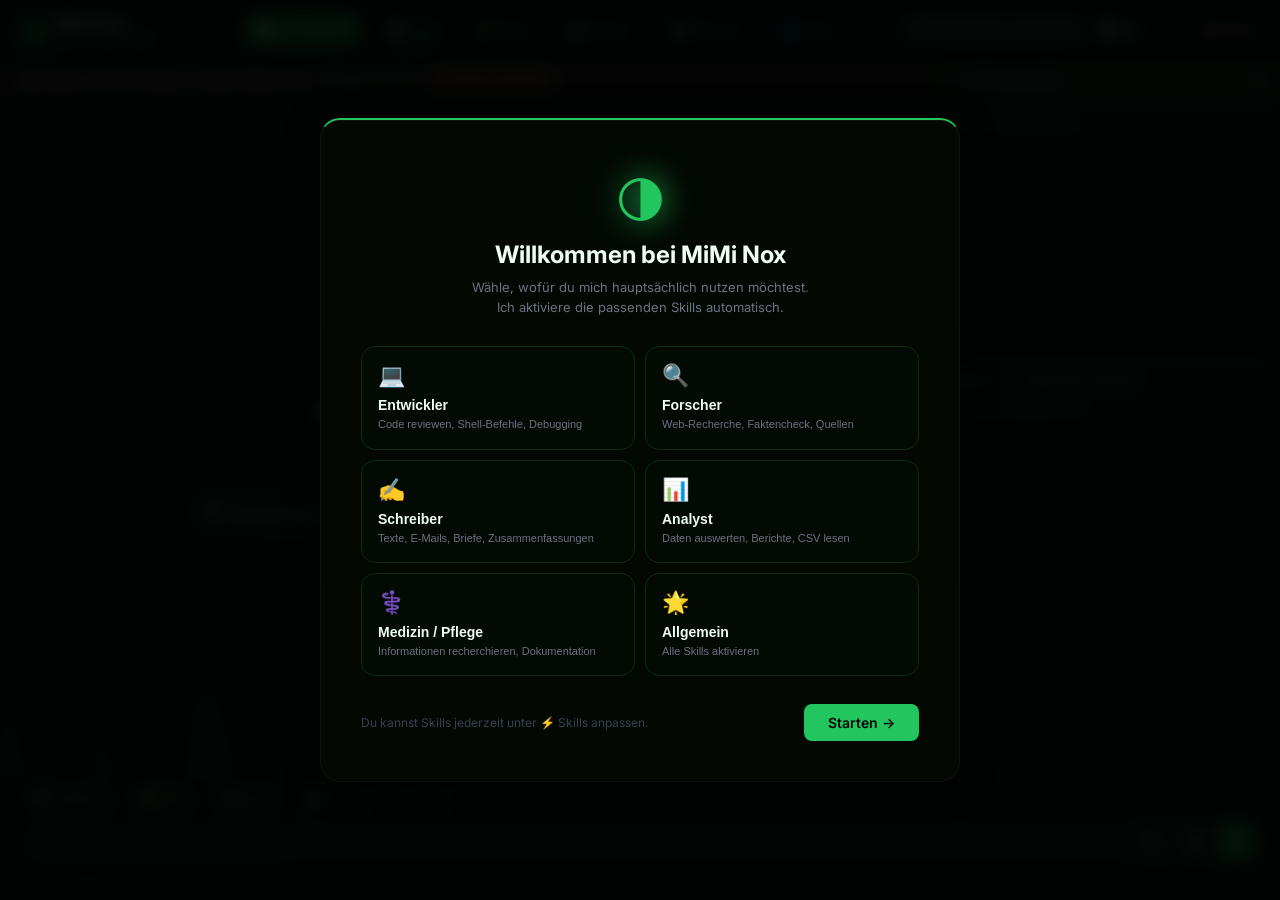
==== commit 8a79a028: "feat(vision): E4B multimodal full pipeline - Fix: analyze_image model fallback llama3.2-vision → gem" ====
--- a/app/src/index.html
+++ b/app/src/index.html
@@ -12,9 +12,9 @@
   <link rel="preconnect" href="https://fonts.gstatic.com" crossorigin />
   <link href="https://fonts.googleapis.com/css2?family=Inter:wght@400;500;600;700&family=JetBrains+Mono:wght@400;500&display=swap" rel="stylesheet" />
   <link rel="stylesheet" href="style.css" />
-  <!-- Markdown Renderer + XSS-Schutz -->
-  <script defer src="https://cdn.jsdelivr.net/npm/marked@9/marked.min.js"></script>
-  <script defer src="https://cdn.jsdelivr.net/npm/dompurify@3/dist/purify.min.js"></script>
+  <!-- Markdown Renderer + XSS-Schutz (lokal gebundelt, kein CDN) -->
+  <script defer src="lib/marked.min.js"></script>
+  <script defer src="lib/purify.min.js"></script>
   <link rel="manifest" href="manifest.json" />
 </head>
 <body>
@@ -346,6 +346,10 @@
           spellcheck="true"
         ></textarea>
 
+        <!-- Bild-Anhang Button (E4B Vision) -->
+        <input type="file" id="img-input" accept="image/*" style="display:none" aria-label="Bild hochladen" />
+        <button class="attach-btn" id="attach-btn" title="📎 Bild anfügen (Gemma4 E4B Vision)" aria-label="Bild anfügen">📎</button>
+
         <!-- Mikrofon-Button + Waveform -->
         <div class="mic-container" id="mic-container">
           <div class="waveform-bars" id="waveform-bars" aria-hidden="true">
@@ -356,6 +360,14 @@
 
         <button class="send-btn" id="send-btn" aria-label="Nachricht senden" title="Senden (Enter)">➤</button>
       </div>
+
+      <!-- Bild-Vorschau (erscheint wenn Bild ausgewählt) -->
+      <div id="img-preview-bar" style="display:none; align-items:center; gap:8px; padding:6px 14px; background:rgba(34,197,94,0.06); border-top:1px solid rgba(34,197,94,0.1); font-size:12px; color:var(--green-light)">
+        <span>📎</span>
+        <span id="img-preview-name" style="flex:1; overflow:hidden; text-overflow:ellipsis; white-space:nowrap;"></span>
+        <img id="img-preview-thumb" src="" alt="Vorschau" style="width:36px;height:36px;object-fit:cover;border-radius:4px;border:1px solid rgba(34,197,94,0.2)" />
+        <button id="img-remove-btn" style="background:none;border:none;color:#ef4444;cursor:pointer;font-size:14px;padding:2px 6px;" title="Bild entfernen">✕</button>
+      </div>
     </div>
 
     <!-- Keyboard Hint -->
--- a/app/src/style.css
+++ b/app/src/style.css
@@ -868,6 +868,36 @@
   border-color: var(--green);
   box-shadow: 0 0 8px rgba(34, 197, 94, 0.2);
 }
+/* ── Attach Button (E4B Vision) ─────────────────────────────────────────── */
+.attach-btn {
+  background: transparent;
+  border: 1px solid var(--green-dim);
+  color: var(--text-dim);
+  width: 34px;
+  height: 34px;
+  border-radius: var(--radius-sm);
+  cursor: pointer;
+  font-size: 15px;
+  display: flex;
+  align-items: center;
+  justify-content: center;
+  flex-shrink: 0;
+  transition: background var(--anim-speed), border-color var(--anim-speed),
+              color var(--anim-speed), box-shadow var(--anim-speed);
+}
+.attach-btn:hover {
+  background: rgba(34, 197, 94, 0.08);
+  border-color: var(--green);
+  color: var(--green-light);
+  box-shadow: 0 0 8px rgba(34, 197, 94, 0.15);
+}
+.attach-btn.has-image {
+  background: rgba(34, 197, 94, 0.12);
+  border-color: var(--green);
+  color: var(--green);
+  box-shadow: 0 0 10px rgba(34, 197, 94, 0.3);
+}
+
 .mic-btn.recording {
   background: rgba(239, 68, 68, 0.15);
   border-color: #ef4444;
@@ -1399,133 +1429,239 @@
 }
 
 /* ============================================================
-   MOBILE RESPONSIVE (PWA)
+   MOBILE RESPONSIVE (max-width: 768px)
+   Shared baseline for any mobile browser
    ============================================================ */
 @media (max-width: 768px) {
-  /* Topbar Anpassungen */
+
+  /* ── Topbar: nur Logo + Status-Dot ── */
   .topbar {
-    padding: 0 10px;
+    padding: 0 14px;
+    height: 52px;
   }
   .btn-hamburger {
-    display: block !important;
+    display: none !important; /* Kein Hamburger – kein Panel */
   }
   .logo-tagline {
-    display: none; /* Tagline frisst Platz */
-  }
+    display: none;
+  }
+  /* Nav-Tabs komplett weg auf Mobile */
   .topnav {
-    display: flex; /* Tabs bleiben inline, aber wir verbergen Text */
-    overflow-x: auto;
-  }
-  .topnav .tab {
-    font-size: 11px; /* Kleinerer Text auf Handys */
-    padding: 4px 6px;
+    display: none !important;
+  }
+  /* QR-Button: auf Mobile macht er null Sinn */
+  #btn-mobile-pairing {
+    display: none !important;
+  }
+  /* Autonom-Toggle: nur Checkbox, kein Text */
+  .autonom-mode-label span {
+    display: none;
+  }
+  .autonom-mode-label {
+    gap: 0;
+  }
+  #status-text {
+    display: none;
   }
   .topbar-right {
+    gap: 10px;
     min-width: unset;
+  }
+
+  /* ── Hintergrund: kein Forest auf Mobile (Performance + Ablenkung) ── */
+  .forest-bg {
+    display: none;
+  }
+
+  /* ── Welcome-Screen: kein Splash, nur minimale Begrüßung ── */
+  .welcome-cards {
+    display: none !important; /* Quick-Action-Karten weg */
+  }
+  .welcome {
     gap: 8px;
-  }
-  .topbar-right .btn-secondary {
-    font-size: 0; /* Text verstecken, nur Icon zeigen */
-    padding: 0;
-    width: 32px;
-    height: 32px;
-    display: flex;
-    justify-content: center;
-    align-items: center;
-    border: none;
-  }
-  .topbar-right .btn-secondary::before {
-    content: "📱";
-    font-size: 18px;
-  }
-  #status-text {
-    display: none; /* Nur den gruenen Punkt zeigen */
-  }
-  .autonom-mode-label span {
-    display: none; /* Checkbox Text verstecken */
-  }
-
-  /* Chat Anpassungen */
+    padding-top: 40px;
+  }
+  .welcome-glow {
+    font-size: 36px;
+  }
+  .welcome-heading {
+    font-size: 20px;
+  }
+  .welcome-sub {
+    font-size: 13px;
+  }
+
+  /* ── Chat-Bereich: 100% Breite, mehr Raum ── */
   .chat-area {
-    padding: 16px 12px 0;
+    padding: 12px 10px 0;
   }
   .bubble-user, .bubble-ai-wrap {
-    max-width: 90%; /* Mehr Platz am Handy nutzen */
+    max-width: 92%;
   }
   .bubble-user {
     padding: 10px 14px;
-    font-size: 13px;
+    font-size: 14px;
+    border-radius: 18px 18px 4px 18px;
   }
   .bubble-ai {
     padding: 10px 14px;
-    font-size: 13px;
-  }
-
-  /* Activity Panel => Off-Canvas */
+    font-size: 14px;
+    border-radius: 18px 18px 18px 4px;
+  }
+
+  /* ── Activity Panel: Off-Canvas (erreichbar per Swipe/Toggle) ── */
   .activity-panel {
     position: fixed;
     top: var(--topbar-h);
     bottom: var(--bottom-h);
-    right: -100%; /* Versteckt */
-    width: 85%;
+    right: -100%;
+    width: 88%;
     max-width: 340px;
     z-index: 500;
-    box-shadow: -4px 0 20px rgba(0,0,0,0.8);
-    transition: right 0.3s ease;
+    box-shadow: -4px 0 24px rgba(0,0,0,0.9);
+    transition: right 0.28s cubic-bezier(0.4, 0, 0.2, 1);
   }
   .activity-panel.mobile-open {
     right: 0;
   }
 
-  /* Skill-Chips & Input Area */
+  /* ── Bottombar: schmaler, kein Skill-Chip-Block ── */
   .bottombar {
-    padding: 8px 12px 10px;
-    /* Safe area margins for iOS devices without home button */
+    padding: 8px 10px 10px;
     padding-bottom: calc(10px + env(safe-area-inset-bottom));
-  }
+    gap: 6px;
+  }
+  /* Skill-Chips auf Mobile verstecken – zu viel Rauschen */
   .skill-chips {
-    flex-wrap: nowrap;
-    overflow-x: auto;
-    padding-bottom: 4px;
-  }
-  .skill-chips::-webkit-scrollbar { display: none; }
+    display: none !important;
+  }
+  /* Input-Hint (Keyboard-Shortcuts) auf Touch sinnlos */
+  .input-hint {
+    display: none !important;
+  }
   .input-wrap {
-    padding: 4px 4px 4px 10px;
+    padding: 6px 6px 6px 12px;
+    border-radius: 24px; /* Runder wie Telegram */
   }
   .chat-input {
     font-size: 16px; /* Verhindert iOS Auto-Zoom! */
   }
+  .send-btn {
+    width: 38px;
+    height: 38px;
+    border-radius: 50%;
+  }
+  .mic-btn {
+    width: 38px;
+    height: 38px;
+    border-radius: 50%;
+    border: none;
+  }
+
+  /* ── Onboarding Modal: voller Screen ── */
+  .modal-box {
+    padding: 28px 20px;
+    width: 95%;
+  }
+  .ob-categories {
+    grid-template-columns: 1fr 1fr;
+    gap: 8px;
+  }
 }
 
 /* ============================================================
-   MOBILE PWA ZEN MODE (Autonomous Mobile Only)
-   Hides Desktop-Only UI elements on small screens.
-   Aktuelle HTML-Klassen: .activity-panel, .ap-toggle, .topnav not present.
-   The layout uses .main.flex-row with .chat-area + .activity-panel.
+   MOBILE PWA ZEN MODE (body.mobile-pwa-mode)
+   Wird gesetzt wenn window.innerWidth <= 768.
+   Telegram-Style: nur Chat, kein Overhead.
    ============================================================ */
+
+/* Panel + Toggle komplett weg */
 body.mobile-pwa-mode .activity-panel,
 body.mobile-pwa-mode .ap-toggle {
   display: none !important;
 }
 
+/* Chat-Bereich nutzt volle Breite */
 body.mobile-pwa-mode .chat-area {
   flex: 1;
   width: 100% !important;
   max-width: 100% !important;
 }
 
+/* Topbar: nur Logo zentriert + Status-Dot rechts */
 body.mobile-pwa-mode .topbar {
-  justify-content: center;
-  padding: 0 12px;
-}
-
+  display: grid;
+  grid-template-columns: 1fr auto 1fr;
+  align-items: center;
+  padding: 0 14px;
+}
 body.mobile-pwa-mode .logo {
-  flex: unset;
-  justify-content: center;
-  margin: 0 auto;
-}
-
+  justify-content: flex-start;
+  grid-column: 1;
+}
+body.mobile-pwa-mode .topnav {
+  display: none !important;
+}
+body.mobile-pwa-mode .topbar-right {
+  grid-column: 3;
+  justify-content: flex-end;
+  min-width: unset;
+}
+
+/* Alle Desktop-spezifischen Elemente endgültig weg */
 body.mobile-pwa-mode .topnav,
-body.mobile-pwa-mode #mobile-qr-btn {
+body.mobile-pwa-mode #mobile-qr-btn,
+body.mobile-pwa-mode #btn-mobile-pairing,
+body.mobile-pwa-mode .btn-hamburger,
+body.mobile-pwa-mode .logo-tagline,
+body.mobile-pwa-mode .forest-bg,
+body.mobile-pwa-mode .welcome-cards,
+body.mobile-pwa-mode .skill-chips,
+body.mobile-pwa-mode .input-hint,
+body.mobile-pwa-mode .ap-toggle {
   display: none !important;
 }
+
+/* ── Tool-Activity Toast (nur Mobile anzeigen) ── */
+.mobile-toast {
+  position: fixed;
+  top: calc(var(--topbar-h) + 8px);
+  left: 50%;
+  transform: translateX(-50%) translateY(-10px);
+  background: rgba(4, 14, 6, 0.92);
+  backdrop-filter: blur(12px);
+  -webkit-backdrop-filter: blur(12px);
+  border: 1px solid var(--green-dim);
+  border-radius: 20px;
+  padding: 7px 16px;
+  font-size: 12px;
+  color: var(--green-light);
+  font-family: var(--font-mono);
+  z-index: 900;
+  pointer-events: none;
+  opacity: 0;
+  transition: opacity 0.2s ease, transform 0.2s ease;
+  white-space: nowrap;
+  max-width: calc(100vw - 40px);
+  overflow: hidden;
+  text-overflow: ellipsis;
+  box-shadow: 0 4px 16px rgba(0,0,0,0.5);
+}
+.mobile-toast.show {
+  opacity: 1;
+  transform: translateX(-50%) translateY(0);
+}
+
+/* ── Bubble-Styles: Telegram-rounded auf Mobile ── */
+@media (max-width: 768px) {
+  .bubble-ai-wrap {
+    gap: 4px;
+  }
+  .bubble-ai-wrap .bubble-actions {
+    opacity: 1; /* immer sichtbar auf touch */
+  }
+  /* Breitere Nachrichten-Bubbles */
+  .messages {
+    padding: 0 2px;
+  }
+}
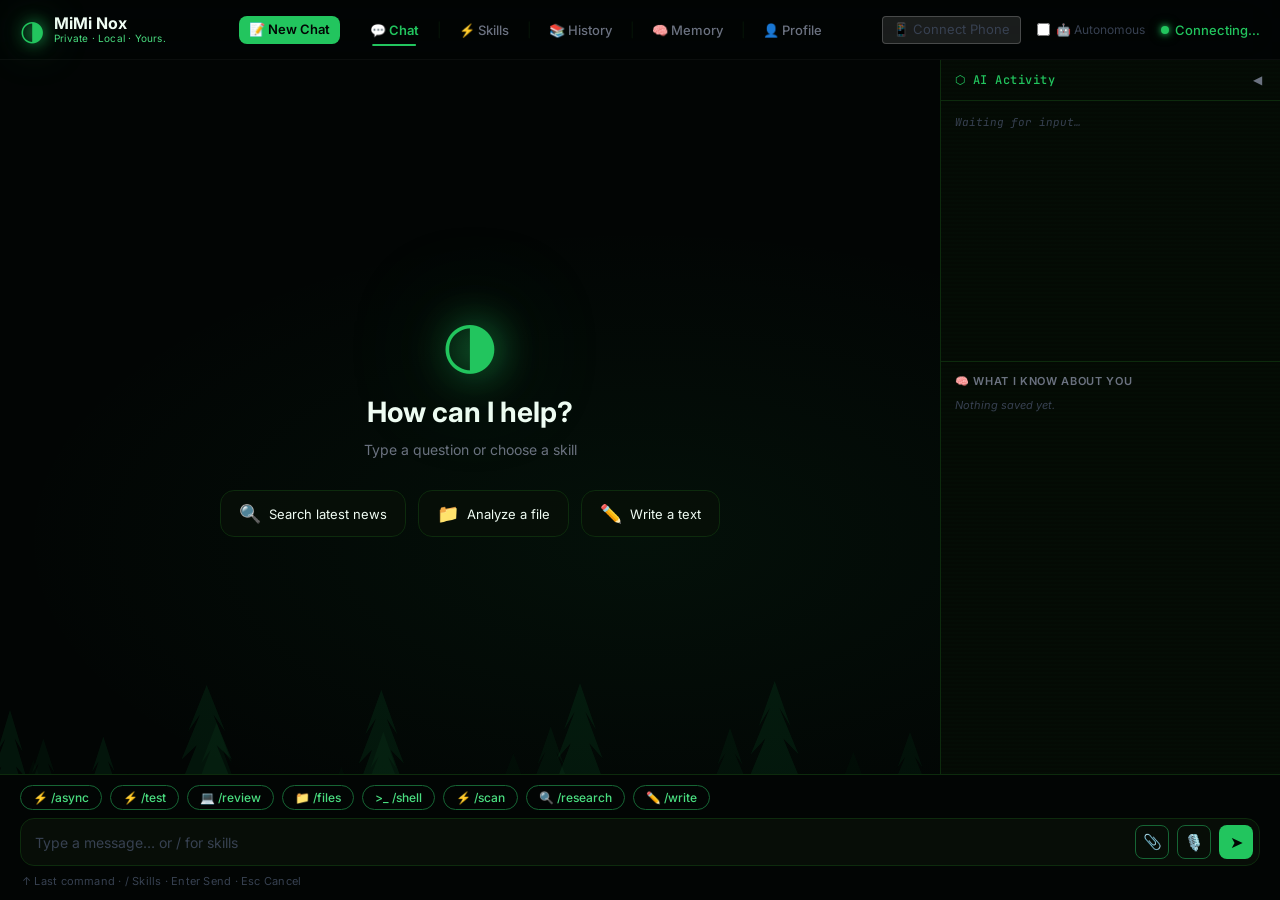
==== commit f5521814: "feat(i18n): full DE/EN internationalization for desktop UI New i18n.js module with: - Auto browser l" ====
--- a/app/src/index.html
+++ b/app/src/index.html
@@ -1,25 +1,25 @@
 <!DOCTYPE html>
-<html lang="de">
+<html lang="en">
 <head>
   <meta charset="UTF-8" />
   <meta name="viewport" content="width=device-width, initial-scale=1.0, maximum-scale=1.0, user-scalable=no, viewport-fit=cover" />
   <meta name="theme-color" content="#020504" />
   <meta name="apple-mobile-web-app-status-bar-style" content="black-translucent" />
   <link rel="apple-touch-icon" href="icon-192.png" />
-  <meta name="description" content="◑ MiMi Nox – Lokale KI. Privat. Lokal. Deins." />
+  <meta name="description" data-i18n="meta.description" content="◑ MiMi Nox – Local AI. Private. Local. Yours." />
   <title>◑ MiMi Nox</title>
   <link rel="preconnect" href="https://fonts.googleapis.com" />
   <link rel="preconnect" href="https://fonts.gstatic.com" crossorigin />
   <link href="https://fonts.googleapis.com/css2?family=Inter:wght@400;500;600;700&family=JetBrains+Mono:wght@400;500&display=swap" rel="stylesheet" />
   <link rel="stylesheet" href="style.css" />
-  <!-- Markdown Renderer + XSS-Schutz (lokal gebundelt, kein CDN) -->
+  <!-- Markdown Renderer + XSS Protection (locally bundled, no CDN) -->
   <script defer src="lib/marked.min.js"></script>
   <script defer src="lib/purify.min.js"></script>
   <link rel="manifest" href="manifest.json" />
 </head>
 <body>
 
-  <!-- ── Hintergrund-Atmosphäre (Baumsilhouetten + Glow) ── -->
+  <!-- ── Background Atmosphere (Tree Silhouettes + Glow) ── -->
   <div class="forest-bg" aria-hidden="true"></div>
 
   <!-- ══════════════════════════════════════════════════════
@@ -29,43 +29,43 @@
 
     <!-- Logo -->
     <div class="logo" aria-label="MiMi Nox Home">
-      <button id="btn-hamburger" class="btn-hamburger" title="Menü öffnen" style="display: none; background: none; border: none; color: var(--green); font-size: 24px; cursor: pointer; padding-right: 8px;">☰</button>
+      <button id="btn-hamburger" class="btn-hamburger" title="Menu" style="display: none; background: none; border: none; color: var(--green); font-size: 24px; cursor: pointer; padding-right: 8px;">☰</button>
       <span class="logo-symbol" aria-hidden="true">◑</span>
       <div class="logo-text">
         <span class="logo-name">MiMi Nox</span>
-        <span class="logo-tagline">Privat · Lokal · Deins.</span>
+        <span class="logo-tagline" data-i18n="meta.tagline">Private · Local · Yours.</span>
       </div>
     </div>
 
     <!-- Navigation Tabs -->
-    <nav class="topnav" role="navigation" aria-label="Hauptnavigation" style="display:flex; align-items:center;">
-      <button class="btn-primary" id="btn-new-chat" title="Startet einen frischen LLM-Kontext" style="font-size: 13px; padding: 4px 10px; margin-right: 12px; height: 28px; line-height: 1;">📝 Neuer Chat</button>
-      <button class="tab active" id="tab-chat"    data-tab="chat"    aria-selected="true">💬 Chat</button>
+    <nav class="topnav" role="navigation" aria-label="Main Navigation" style="display:flex; align-items:center;">
+      <button class="btn-primary" id="btn-new-chat" data-i18n="nav.newChat" title="Start a fresh LLM context" style="font-size: 13px; padding: 4px 10px; margin-right: 12px; height: 28px; line-height: 1;">📝 New Chat</button>
+      <button class="tab active" id="tab-chat"    data-tab="chat"    aria-selected="true"  data-i18n="nav.chat">💬 Chat</button>
       <span class="tab-sep" aria-hidden="true">|</span>
-      <button class="tab"        id="tab-skills"  data-tab="skills"  aria-selected="false">⚡ Skills</button>
+      <button class="tab"        id="tab-skills"  data-tab="skills"  aria-selected="false" data-i18n="nav.skills">⚡ Skills</button>
       <span class="tab-sep" aria-hidden="true">|</span>
-      <button class="tab"        id="tab-history" data-tab="history" aria-selected="false">📚 Verlauf</button>
+      <button class="tab"        id="tab-history" data-tab="history" aria-selected="false" data-i18n="nav.history">📚 History</button>
       <span class="tab-sep" aria-hidden="true">|</span>
-      <button class="tab"        id="tab-memory"  data-tab="memory"  aria-selected="false">🧠 Memory</button>
+      <button class="tab"        id="tab-memory"  data-tab="memory"  aria-selected="false" data-i18n="nav.memory">🧠 Memory</button>
       <span class="tab-sep" aria-hidden="true">|</span>
-      <button class="tab"        id="tab-profile" data-tab="profile" aria-selected="false">👤 Profil</button>
+      <button class="tab"        id="tab-profile" data-tab="profile" aria-selected="false" data-i18n="nav.profile">👤 Profile</button>
     </nav>
 
-    <!-- Rechts: Modell + Status -->
+    <!-- Right: Model + Status -->
     <div class="topbar-right" style="display:flex; align-items:center; gap:16px;">
       
       <!-- Mobile Pairing Button -->
-      <button class="btn-secondary" id="btn-mobile-pairing" title="Mit dem Smartphone verbinden (QR Code)" style="background: rgba(255,255,255,0.1); border: 1px solid rgba(255,255,255,0.2); color: var(--text-dim); border-radius: 4px; cursor: pointer; font-size: 13px; padding: 4px 10px; height: 28px; line-height: 1; transition: all 0.2s;">📱 Smartphone verbinden</button>
-
-      <!-- Autonomer Modus Toggle -->
-      <label class="autonom-mode-label" title="Autonomer Modus: MiMi NOx darf ohne Nachfrage klicken und tippen." style="display:flex; align-items:center; gap:6px; cursor:pointer; font-size:12px; color:var(--text-dim);">
+      <button class="btn-secondary" id="btn-mobile-pairing" data-i18n="nav.mobilePairing" data-i18n-title="nav.mobilePairing" style="background: rgba(255,255,255,0.1); border: 1px solid rgba(255,255,255,0.2); color: var(--text-dim); border-radius: 4px; cursor: pointer; font-size: 13px; padding: 4px 10px; height: 28px; line-height: 1; transition: all 0.2s;">📱 Connect Phone</button>
+
+      <!-- Autonomous Mode Toggle -->
+      <label class="autonom-mode-label" data-i18n-title="nav.autonom" style="display:flex; align-items:center; gap:6px; cursor:pointer; font-size:12px; color:var(--text-dim);">
         <input type="checkbox" id="autonom-toggle" autocomplete="off" style="accent-color: var(--orange); cursor:pointer;">
-        <span style="user-select:none;">🤖 Autonom</span>
+        <span style="user-select:none;" data-i18n="nav.autonom">🤖 Autonomous</span>
       </label>
 
       <div class="status-badge" id="status-badge" aria-live="polite">
         <span class="status-dot" id="status-dot"></span>
-        <span class="status-text" id="status-text">Verbinden…</span>
+        <span class="status-text" id="status-text" data-i18n="status.connecting">Connecting…</span>
       </div>
     </div>
   </header>
@@ -74,12 +74,12 @@
        OFFLINE BANNER
   ══════════════════════════════════════════════════════ -->
   <div class="offline-banner hidden" id="offline-banner" role="alert">
-    ⚠ Ollama nicht erreichbar — starte Ollama mit: <code>ollama serve</code>
-    <button class="offline-retry" id="offline-retry" aria-label="Erneut verbinden">↻ Erneut versuchen</button>
+    <span data-i18n="offline.message">⚠ Ollama not reachable — start with:</span> <code>ollama serve</code>
+    <button class="offline-retry" id="offline-retry" data-i18n="offline.retry" aria-label="Retry">↻ Retry</button>
   </div>
 
   <!-- ══════════════════════════════════════════════════════
-       MAIN — Chat + Aktivitäts-Panel
+       MAIN — Chat + Activity Panel
   ══════════════════════════════════════════════════════ -->
   <main class="main" id="main-area">
 
@@ -87,50 +87,50 @@
     <section class="tab-content active" id="view-chat" aria-label="Chat">
 
       <!-- Chat Area (65%) -->
-      <div class="chat-area" id="chat-area" role="log" aria-live="polite" aria-label="Chat-Verlauf">
-
-        <!-- Willkommens-Screen (wenn leer) -->
+      <div class="chat-area" id="chat-area" role="log" aria-live="polite" data-i18n-aria="nav.chat">
+
+        <!-- Welcome Screen (when empty) -->
         <div class="welcome" id="welcome-screen">
           <div class="welcome-glow" aria-hidden="true">◑</div>
-          <h1 class="welcome-heading">Womit kann ich helfen?</h1>
-          <p class="welcome-sub">Tippe eine Frage oder wähle einen Skill</p>
+          <h1 class="welcome-heading" data-i18n="welcome.heading">How can I help?</h1>
+          <p class="welcome-sub" data-i18n="welcome.sub">Type a question or choose a skill</p>
           <div class="welcome-cards" role="list">
-            <button class="welcome-card" data-prompt="Suche aktuelle KI-News vom heutigen Tag" role="listitem">
+            <button class="welcome-card" data-prompt="Search the latest AI news from today" role="listitem">
               <span class="card-icon">🔍</span>
-              <span>Aktuelle News suchen</span>
+              <span data-i18n="welcome.searchNews">Search latest news</span>
             </button>
-            <button class="welcome-card" data-prompt="/files lies meine Datei auf dem Desktop" role="listitem">
+            <button class="welcome-card" data-prompt="/files read my file on the Desktop" role="listitem">
               <span class="card-icon">📁</span>
-              <span>Datei analysieren</span>
+              <span data-i18n="welcome.analyzeFile">Analyze a file</span>
             </button>
-            <button class="welcome-card" data-prompt="/write Schreibe eine professionelle E-Mail für" role="listitem">
+            <button class="welcome-card" data-prompt="/write Write a professional email for" role="listitem">
               <span class="card-icon">✏️</span>
-              <span>Text schreiben</span>
+              <span data-i18n="welcome.writeText">Write a text</span>
             </button>
           </div>
         </div>
 
-        <!-- Chat-Nachrichten werden hier per JS eingefügt -->
-        <div class="messages" id="messages" aria-label="Nachrichten"></div>
-      </div>
-
-      <!-- Aktivitäts-Panel (35%) -->
-      <aside class="activity-panel" id="activity-panel" aria-label="KI-Aktivität">
+        <!-- Chat messages inserted by JS -->
+        <div class="messages" id="messages" aria-label="Messages"></div>
+      </div>
+
+      <!-- Activity Panel (35%) -->
+      <aside class="activity-panel" id="activity-panel" data-i18n-aria="activity.title">
         <div class="ap-header">
-          <span class="ap-title">⬡ KI-Aktivität</span>
-          <button class="ap-toggle" id="ap-toggle" aria-label="Panel ein-/ausklappen" title="Ein-/ausklappen">◀</button>
+          <span class="ap-title" data-i18n="activity.title">⬡ AI Activity</span>
+          <button class="ap-toggle" id="ap-toggle" aria-label="Toggle panel" title="Toggle">◀</button>
         </div>
 
         <!-- Terminal Feed -->
-        <div class="ap-terminal" id="ap-terminal" aria-live="polite" aria-label="KI-Aktivitäts-Log">
-          <div class="terminal-placeholder">Warte auf Eingabe…</div>
+        <div class="ap-terminal" id="ap-terminal" aria-live="polite" data-i18n-aria="activity.title">
+          <div class="terminal-placeholder" data-i18n="activity.waiting">Waiting for input…</div>
         </div>
 
         <!-- Memory -->
         <div class="ap-memory">
-          <div class="ap-section-title">🧠 Was ich über dich weiß</div>
-          <div class="memory-cards" id="memory-cards" aria-label="Gespeichertes Memory">
-            <div class="memory-placeholder">Noch nichts gespeichert.</div>
+          <div class="ap-section-title" data-i18n="activity.about">🧠 What I know about you</div>
+          <div class="memory-cards" id="memory-cards" aria-label="Saved memory">
+            <div class="memory-placeholder" data-i18n="activity.nothingSaved">Nothing saved yet.</div>
           </div>
         </div>
       </aside>
@@ -141,104 +141,105 @@
       <div class="tab-inner skills-view">
         <div class="skills-header">
           <div>
-            <h2 class="tab-heading">⚡ Skills verwalten</h2>
-            <p class="tab-sub">Aktiviere Built-in Skills oder erstelle deine eigenen Befehle.</p>
+            <h2 class="tab-heading" data-i18n="skills.title">⚡ Manage Skills</h2>
+            <p class="tab-sub" data-i18n="skills.sub">Activate built-in skills or create your own commands.</p>
           </div>
-          <button class="btn-primary" id="new-skill-btn" aria-label="Neuen Skill erstellen">+ Neuer Skill</button>
-        </div>
-
-        <!-- Skill-Karten Grid -->
+          <button class="btn-primary" id="new-skill-btn" data-i18n="skills.newSkill" aria-label="Create new skill">+ New Skill</button>
+        </div>
+
+        <!-- Skill Cards Grid -->
         <div class="skills-grid" id="skills-grid" aria-label="Skills"></div>
 
-        <!-- Formular: Neuen Skill erstellen -->
+        <!-- Form: Create Skill -->
         <div class="skill-form-wrap hidden" id="skill-form-wrap">
-          <h3 class="skill-form-title" id="skill-form-title">Neuen Skill erstellen</h3>
-          <form class="skill-form" id="skill-form" aria-label="Skill-Formular">
+          <h3 class="skill-form-title" id="skill-form-title" data-i18n="skills.createTitle">Create new skill</h3>
+          <form class="skill-form" id="skill-form" aria-label="Skill form">
             <div class="form-row">
               <div class="form-col">
-                <label for="sf-name">Skill-Name</label>
-                <input type="text" id="sf-name" name="name" placeholder="mein-skill" required pattern="[a-z0-9\-]+" />
-                <span class="form-hint">Nur Kleinbuchstaben, Zahlen und Bindestriche</span>
+                <label for="sf-name" data-i18n="skills.name">Skill Name</label>
+                <input type="text" id="sf-name" name="name" placeholder="my-skill" required pattern="[a-z0-9\-]+" />
+                <span class="form-hint" data-i18n="skills.nameHint">Lowercase letters, numbers and hyphens only</span>
               </div>
               <div class="form-col">
-                <label for="sf-trigger">Trigger</label>
-                <input type="text" id="sf-trigger" name="trigger" placeholder="/meinSkill" required />
+                <label for="sf-trigger" data-i18n="skills.trigger">Trigger</label>
+                <input type="text" id="sf-trigger" name="trigger" placeholder="/mySkill" required />
               </div>
             </div>
-            <label for="sf-description">Beschreibung</label>
-            <input type="text" id="sf-description" name="description" placeholder="Was macht dieser Skill?" required />
-            <label for="sf-tools">Tools (kommagetrennt)</label>
+            <label for="sf-description" data-i18n="skills.description">Description</label>
+            <input type="text" id="sf-description" name="description" data-i18n-placeholder="skills.descPlaceholder" placeholder="What does this skill do?" required />
+            <label for="sf-tools" data-i18n="skills.tools">Tools (comma-separated)</label>
             <input type="text" id="sf-tools" name="tools" placeholder="web_search, memory" />
-            <label for="sf-prompt">Verhalten der KI (System Prompt)</label>
+            <label for="sf-prompt" data-i18n="skills.prompt">AI behavior (System Prompt)</label>
             <textarea id="sf-prompt" name="system_prompt" rows="6"
-              placeholder="Du bist ein spezialisierter Assistent für…&#10;Regeln:&#10;- Immer präzise antworten&#10;- Nutze das Tool web_search für aktuelle Infos"
+              data-i18n-placeholder="skills.promptPlaceholder"
+              placeholder="You are a specialized assistant for…"
               required></textarea>
             <div class="skill-form-actions">
-              <button type="submit" class="btn-primary" id="skill-save-btn">💾 Speichern</button>
-              <button type="button" class="btn-secondary" id="skill-cancel-btn">Abbrechen</button>
-              <span class="save-confirm hidden" id="skill-save-confirm" aria-live="polite">✅ Gespeichert!</span>
+              <button type="submit" class="btn-primary" id="skill-save-btn" data-i18n="skills.save">💾 Save</button>
+              <button type="button" class="btn-secondary" id="skill-cancel-btn" data-i18n="skills.cancel">Cancel</button>
+              <span class="save-confirm hidden" id="skill-save-confirm" data-i18n="skills.saved" aria-live="polite">✅ Saved!</span>
             </div>
           </form>
         </div>
       </div>
     </section>
 
-    <!-- ── VERLAUF TAB ────────────────────────────── -->
-    <section class="tab-content" id="view-history" aria-label="Verlauf" hidden>
+    <!-- ── HISTORY TAB ────────────────────────────── -->
+    <section class="tab-content" id="view-history" aria-label="History" hidden>
       <div class="tab-inner">
-        <h2 class="tab-heading">📚 Gespeicherte Unterhaltungen</h2>
-        <p class="tab-sub">Deine Unterhaltungen bleiben nur lokal auf deinem Gerät.</p>
-        <div id="history-list" class="history-list" aria-label="Verlaufsliste"></div>
-        <button class="btn-danger" id="clear-history" aria-label="Verlauf löschen">🗑 Verlauf löschen</button>
+        <h2 class="tab-heading" data-i18n="history.title">📚 Saved Conversations</h2>
+        <p class="tab-sub" data-i18n="history.sub">Your conversations stay local on your device only.</p>
+        <div id="history-list" class="history-list" aria-label="History list"></div>
+        <button class="btn-danger" id="clear-history" data-i18n="history.clear" aria-label="Clear history">🗑 Clear History</button>
       </div>
     </section>
 
     <!-- ── MEMORY TAB ─────────────────────────────── -->
     <section class="tab-content" id="view-memory" aria-label="Memory" hidden>
       <div class="tab-inner">
-        <h2 class="tab-heading">🧠 Langzeit-Memory</h2>
-        <p class="tab-sub">Die KI erinnert sich über mehrere Sessions an wichtige Informationen.</p>
+        <h2 class="tab-heading" data-i18n="memory.title">🧠 Long-Term Memory</h2>
+        <p class="tab-sub" data-i18n="memory.sub">The AI remembers important information across multiple sessions.</p>
         <div class="memory-search-bar">
-          <input type="search" id="memory-search-input" placeholder="Memory durchsuchen…" aria-label="Memory durchsuchen" />
-          <button id="memory-search-btn" aria-label="Suchen">🔍</button>
-        </div>
-        <div id="memory-full-list" class="memory-full-list" aria-label="Alle Memory-Einträge"></div>
-      </div>
-    </section>
-
-    <!-- ── PROFIL TAB ─────────────────────────────── -->
-    <section class="tab-content" id="view-profile" aria-label="Profil" hidden>
+          <input type="search" id="memory-search-input" data-i18n-placeholder="memory.searchPlaceholder" placeholder="Search memory…" aria-label="Search memory" />
+          <button id="memory-search-btn" aria-label="Search">🔍</button>
+        </div>
+        <div id="memory-full-list" class="memory-full-list" aria-label="All memory entries"></div>
+      </div>
+    </section>
+
+    <!-- ── PROFILE TAB ─────────────────────────────── -->
+    <section class="tab-content" id="view-profile" aria-label="Profile" hidden>
       <div class="tab-inner">
-        <h2 class="tab-heading">👤 Dein Profil</h2>
-        <p class="tab-sub">Hilft der KI, bessere und persönlichere Antworten zu geben.</p>
-        <form class="profile-form" id="profile-form" aria-label="Profil-Formular">
-          <label for="pf-name">Name <span class="optional">(optional)</span></label>
-          <input type="text" id="pf-name" name="name" placeholder="Wie heißt du?" autocomplete="name" />
-
-          <label for="pf-expertise">Expertise</label>
-          <input type="text" id="pf-expertise" name="expertise" placeholder="z.B. Python-Entwickler, Marketing, Arzt…" />
-
-          <label for="pf-language">Bevorzugte Sprache</label>
+        <h2 class="tab-heading" data-i18n="profile.title">👤 Your Profile</h2>
+        <p class="tab-sub" data-i18n="profile.sub">Helps the AI give better, more personalized answers.</p>
+        <form class="profile-form" id="profile-form" aria-label="Profile form">
+          <label for="pf-name"><span data-i18n="profile.name">Name</span> <span class="optional" data-i18n="profile.nameOptional">(optional)</span></label>
+          <input type="text" id="pf-name" name="name" data-i18n-placeholder="profile.namePlaceholder" placeholder="What's your name?" autocomplete="name" />
+
+          <label for="pf-expertise" data-i18n="profile.expertise">Expertise</label>
+          <input type="text" id="pf-expertise" name="expertise" data-i18n-placeholder="profile.expertisePlaceholder" placeholder="e.g. Python developer, Marketing, Doctor…" />
+
+          <label for="pf-language" data-i18n="profile.language">Preferred Language</label>
           <select id="pf-language" name="preferred_language">
             <option value="de">Deutsch</option>
-            <option value="en">Englisch</option>
+            <option value="en">English</option>
           </select>
 
-          <label for="pf-style">Antwort-Stil</label>
+          <label for="pf-style" data-i18n="profile.style">Response Style</label>
           <select id="pf-style" name="response_style">
-            <option value="ausführlich">Ausführlich</option>
-            <option value="kurz">Kurz &amp; knapp</option>
-            <option value="technisch">Technisch</option>
-            <option value="einfach">Einfach erklärt</option>
+            <option value="detailed" data-i18n="profile.styleDetailed">Detailed</option>
+            <option value="short" data-i18n="profile.styleShort">Short &amp; concise</option>
+            <option value="technical" data-i18n="profile.styleTechnical">Technical</option>
+            <option value="simple" data-i18n="profile.styleSimple">Simply explained</option>
           </select>
 
-          <label for="pf-voice">🗣️ Bevorzugte Stimme (Text-to-Speech)</label>
+          <label for="pf-voice" data-i18n="profile.voice">🗣️ Preferred Voice (Text-to-Speech)</label>
           <select id="pf-voice" name="voice_uri">
-            <option value="default">System-Standard Stimme</option>
+            <option value="default" data-i18n="profile.voiceDefault">System Default Voice</option>
           </select>
 
-          <button type="submit" class="btn-primary" id="save-profile">💾 Speichern</button>
-          <span class="save-confirm hidden" id="save-confirm" aria-live="polite">✅ Gespeichert!</span>
+          <button type="submit" class="btn-primary" id="save-profile" data-i18n="profile.save">💾 Save</button>
+          <span class="save-confirm hidden" id="save-confirm" data-i18n="profile.saved" aria-live="polite">✅ Saved!</span>
         </form>
       </div>
     </section>
@@ -251,45 +252,45 @@
   <div class="modal-overlay hidden" id="onboarding-overlay" role="dialog" aria-modal="true" aria-labelledby="ob-title">
     <div class="modal-box onboarding-box">
       <div class="ob-logo">◑</div>
-      <h2 class="ob-title" id="ob-title">Willkommen bei MiMi Nox</h2>
-      <p class="ob-sub">Wähle, wofür du mich hauptsächlich nutzen möchtest.<br>Ich aktiviere die passenden Skills automatisch.</p>
+      <h2 class="ob-title" id="ob-title" data-i18n="onboarding.title">Welcome to MiMi Nox</h2>
+      <p class="ob-sub"><span data-i18n="onboarding.sub">Choose what you'll mainly use me for.</span><br><span data-i18n="onboarding.subLine2">I'll activate the right skills automatically.</span></p>
 
       <div class="ob-categories" id="ob-categories" role="list">
         <button class="ob-cat" data-cat="dev" role="listitem">
           <span class="ob-cat-icon">💻</span>
-          <span class="ob-cat-name">Entwickler</span>
-          <span class="ob-cat-desc">Code reviewen, Shell-Befehle, Debugging</span>
+          <span class="ob-cat-name" data-i18n="onboarding.dev">Developer</span>
+          <span class="ob-cat-desc" data-i18n="onboarding.devDesc">Code review, shell commands, debugging</span>
         </button>
         <button class="ob-cat" data-cat="research" role="listitem">
           <span class="ob-cat-icon">🔍</span>
-          <span class="ob-cat-name">Forscher</span>
-          <span class="ob-cat-desc">Web-Recherche, Faktencheck, Quellen</span>
+          <span class="ob-cat-name" data-i18n="onboarding.research">Researcher</span>
+          <span class="ob-cat-desc" data-i18n="onboarding.researchDesc">Web research, fact-checking, sources</span>
         </button>
         <button class="ob-cat" data-cat="writer" role="listitem">
           <span class="ob-cat-icon">✍️</span>
-          <span class="ob-cat-name">Schreiber</span>
-          <span class="ob-cat-desc">Texte, E-Mails, Briefe, Zusammenfassungen</span>
+          <span class="ob-cat-name" data-i18n="onboarding.writer">Writer</span>
+          <span class="ob-cat-desc" data-i18n="onboarding.writerDesc">Texts, emails, letters, summaries</span>
         </button>
         <button class="ob-cat" data-cat="analyst" role="listitem">
           <span class="ob-cat-icon">📊</span>
-          <span class="ob-cat-name">Analyst</span>
-          <span class="ob-cat-desc">Daten auswerten, Berichte, CSV lesen</span>
+          <span class="ob-cat-name" data-i18n="onboarding.analyst">Analyst</span>
+          <span class="ob-cat-desc" data-i18n="onboarding.analystDesc">Analyze data, reports, read CSVs</span>
         </button>
         <button class="ob-cat" data-cat="medic" role="listitem">
           <span class="ob-cat-icon">⚕️</span>
-          <span class="ob-cat-name">Medizin / Pflege</span>
-          <span class="ob-cat-desc">Informationen recherchieren, Dokumentation</span>
+          <span class="ob-cat-name" data-i18n="onboarding.medic">Medical / Care</span>
+          <span class="ob-cat-desc" data-i18n="onboarding.medicDesc">Research information, documentation</span>
         </button>
         <button class="ob-cat" data-cat="allround" role="listitem">
           <span class="ob-cat-icon">🌟</span>
-          <span class="ob-cat-name">Allgemein</span>
-          <span class="ob-cat-desc">Alle Skills aktivieren</span>
+          <span class="ob-cat-name" data-i18n="onboarding.allround">General</span>
+          <span class="ob-cat-desc" data-i18n="onboarding.allroundDesc">Activate all skills</span>
         </button>
       </div>
 
       <div class="ob-footer">
-        <span class="ob-hint">Du kannst Skills jederzeit unter ⚡ Skills anpassen.</span>
-        <button class="btn-primary" id="ob-start-btn" disabled>Starten →</button>
+        <span class="ob-hint" data-i18n="onboarding.hint">You can adjust skills anytime under ⚡ Skills.</span>
+        <button class="btn-primary" id="ob-start-btn" data-i18n="onboarding.start" disabled>Start →</button>
       </div>
     </div>
   </div>
@@ -299,19 +300,19 @@
   ══════════════════════════════════════════════════════ -->
   <div class="modal-overlay hidden" id="mobile-qr-overlay" role="dialog" aria-modal="true" aria-labelledby="mobile-qr-title">
     <div class="modal-box onboarding-box" style="text-align: center;">
-      <h2 class="ob-title" id="mobile-qr-title">📱 Mobile Pairing</h2>
-      <p class="ob-sub">Scanne mich, um MiMi auf dein Handy zu holen (weltweit erreichbar).</p>
+      <h2 class="ob-title" id="mobile-qr-title" data-i18n="mobile.title">📱 Mobile Pairing</h2>
+      <p class="ob-sub" data-i18n="mobile.sub">Scan to get MiMi on your phone (reachable worldwide).</p>
       
       <!-- Loading Spinner -->
       <div id="mobile-qr-loader" style="margin: 40px auto; display: flex; flex-direction: column; align-items: center; gap: 12px;">
          <div class="terminal-spinner" style="font-size: 32px; color: var(--green);">◑</div>
-         <div style="font-size: 13px; color: var(--green-light);">Globaler Tunnel wird aufgebaut...</div>
-         <div style="font-size: 11px; color: var(--text-dim); margin-top: -6px;">Dies kann bis zu 3 Sekunden dauern.</div>
+         <div style="font-size: 13px; color: var(--green-light);" data-i18n="mobile.loading">Setting up global tunnel...</div>
+         <div style="font-size: 11px; color: var(--text-dim); margin-top: -6px;" data-i18n="mobile.loadingHint">This may take up to 3 seconds.</div>
       </div>
 
       <img id="mobile-qr-img" class="hidden" src="" alt="QR Code" style="width: 250px; height: 250px; margin: 20px auto; border-radius: 8px; image-rendering: pixelated;" />
       <div class="ob-footer" style="justify-content: center;">
-        <button class="btn-primary" onclick="if(window.noxApp && window.noxApp.mobilePollInterval) clearInterval(window.noxApp.mobilePollInterval); document.getElementById('mobile-qr-overlay').classList.add('hidden')">Schließen</button>
+        <button class="btn-primary" data-i18n="mobile.close" onclick="if(window.noxApp && window.noxApp.mobilePollInterval) clearInterval(window.noxApp.mobilePollInterval); document.getElementById('mobile-qr-overlay').classList.add('hidden')">Close</button>
       </div>
     </div>
   </div>
@@ -324,12 +325,15 @@
   <footer class="bottombar" role="contentinfo">
 
     <!-- Skill Chips -->
-    <div class="skill-chips" id="skill-chips" role="list" aria-label="Skill-Schnellzugriff">
-      <button class="skill-chip" data-trigger="/research" role="listitem" title="Web-Suche starten">🔍 /research</button>
-      <button class="skill-chip" data-trigger="/files"    role="listitem" title="Dateien lesen/suchen">📁 /files</button>
-      <button class="skill-chip" data-trigger="/write"    role="listitem" title="Texte schreiben">✏️ /write</button>
-      <button class="skill-chip" data-trigger="/review"   role="listitem" title="Code reviewen">💻 /review</button>
-      <button class="skill-chip" data-trigger="/shell"    role="listitem" title="Shell-Befehl">›_ /shell</button>
+    <div class="skill-chips" id="skill-chips" role="list" aria-label="Skill shortcuts">
+      <button class="skill-chip" data-trigger="/async" role="listitem" data-i18n-title="chip.research">⚡ /async</button>
+      <button class="skill-chip" data-trigger="/test" role="listitem" data-i18n-title="chip.review">⚡ /test</button>
+      <button class="skill-chip" data-trigger="/review" role="listitem" data-i18n-title="chip.review">💻 /review</button>
+      <button class="skill-chip" data-trigger="/files" role="listitem" data-i18n-title="chip.files">📁 /files</button>
+      <button class="skill-chip" data-trigger="/shell" role="listitem" data-i18n-title="chip.shell">>_ /shell</button>
+      <button class="skill-chip" data-trigger="/scan" role="listitem" data-i18n-title="chip.scan">⚡ /scan</button>
+      <button class="skill-chip" data-trigger="/research" role="listitem" data-i18n-title="chip.research">🔍 /research</button>
+      <button class="skill-chip" data-trigger="/write" role="listitem" data-i18n-title="chip.write">✏️ /write</button>
     </div>
 
     <!-- Input Row -->
@@ -339,40 +343,42 @@
           class="chat-input"
           id="chat-input"
           rows="1"
-          placeholder="Nachricht eingeben… oder / für Skills"
-          aria-label="Deine Nachricht"
+          data-i18n-placeholder="chat.placeholder"
+          placeholder="Type a message… or / for skills"
+          data-i18n-aria="chat.placeholder"
+          aria-label="Your message"
           autocomplete="off"
           autocorrect="off"
           spellcheck="true"
         ></textarea>
 
-        <!-- Bild-Anhang Button (E4B Vision) -->
-        <input type="file" id="img-input" accept="image/*" style="display:none" aria-label="Bild hochladen" />
-        <button class="attach-btn" id="attach-btn" title="📎 Bild anfügen (Gemma4 E4B Vision)" aria-label="Bild anfügen">📎</button>
-
-        <!-- Mikrofon-Button + Waveform -->
+        <!-- Image Attach Button (E4B Vision) -->
+        <input type="file" id="img-input" accept="image/*" style="display:none" aria-label="Upload image" />
+        <button class="attach-btn" id="attach-btn" data-i18n-title="chat.attachImage" title="📎 Attach image (Gemma4 E4B Vision)" aria-label="Attach image">📎</button>
+
+        <!-- Microphone Button + Waveform -->
         <div class="mic-container" id="mic-container">
           <div class="waveform-bars" id="waveform-bars" aria-hidden="true">
             <span></span><span></span><span></span><span></span><span></span>
           </div>
-          <button class="mic-btn" id="mic-btn" aria-label="Sprachnachricht aufnehmen" title="🎙️ Spracheingabe (Click to Talk)">🎙️</button>
-        </div>
-
-        <button class="send-btn" id="send-btn" aria-label="Nachricht senden" title="Senden (Enter)">➤</button>
-      </div>
-
-      <!-- Bild-Vorschau (erscheint wenn Bild ausgewählt) -->
+          <button class="mic-btn" id="mic-btn" aria-label="Record voice message" title="🎙️ Voice input (Click to Talk)">🎙️</button>
+        </div>
+
+        <button class="send-btn" id="send-btn" data-i18n-aria="chat.send" aria-label="Send message" data-i18n-title="chat.send" title="Send (Enter)">➤</button>
+      </div>
+
+      <!-- Image Preview (appears when image selected) -->
       <div id="img-preview-bar" style="display:none; align-items:center; gap:8px; padding:6px 14px; background:rgba(34,197,94,0.06); border-top:1px solid rgba(34,197,94,0.1); font-size:12px; color:var(--green-light)">
         <span>📎</span>
         <span id="img-preview-name" style="flex:1; overflow:hidden; text-overflow:ellipsis; white-space:nowrap;"></span>
-        <img id="img-preview-thumb" src="" alt="Vorschau" style="width:36px;height:36px;object-fit:cover;border-radius:4px;border:1px solid rgba(34,197,94,0.2)" />
-        <button id="img-remove-btn" style="background:none;border:none;color:#ef4444;cursor:pointer;font-size:14px;padding:2px 6px;" title="Bild entfernen">✕</button>
+        <img id="img-preview-thumb" src="" alt="Preview" style="width:36px;height:36px;object-fit:cover;border-radius:4px;border:1px solid rgba(34,197,94,0.2)" />
+        <button id="img-remove-btn" style="background:none;border:none;color:#ef4444;cursor:pointer;font-size:14px;padding:2px 6px;" data-i18n-title="chat.removeImage" title="Remove image">✕</button>
       </div>
     </div>
 
     <!-- Keyboard Hint -->
-    <div class="input-hint" aria-hidden="true">
-      ↑ Letzter Befehl · / Skills · Enter Senden · Esc Abbruch
+    <div class="input-hint" aria-hidden="true" data-i18n="hint.full">
+      ↑ Last command · / Skills · Enter Send · Esc Cancel
     </div>
 
   </footer>
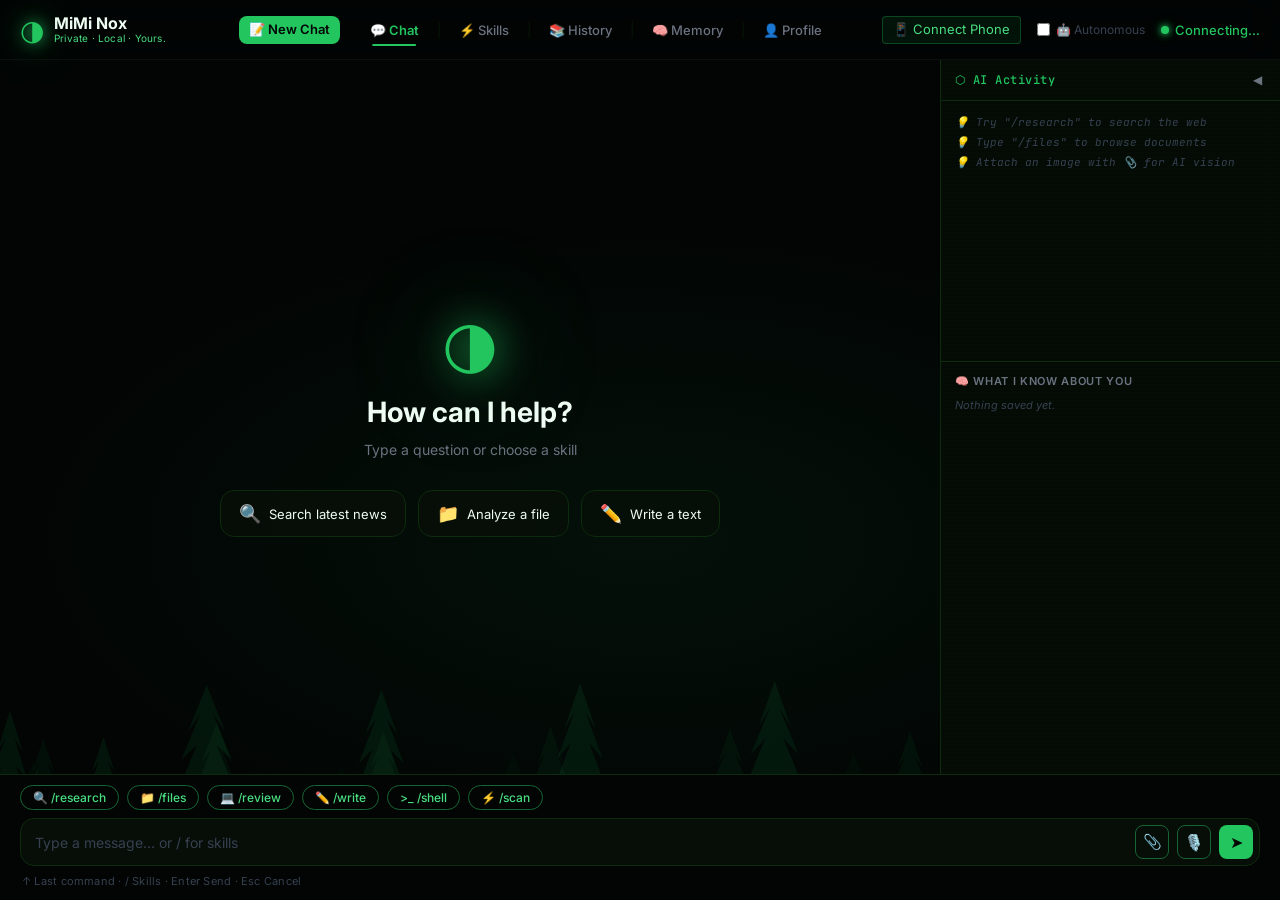
==== commit e86ff963: "UI/UX Enhancements: Mobile view structure fix, Desktop Drag-and-Drop, Favicon support, Translation f" ====
--- a/app/src/index.html
+++ b/app/src/index.html
@@ -8,6 +8,8 @@
   <link rel="apple-touch-icon" href="icon-192.png" />
   <meta name="description" data-i18n="meta.description" content="◑ MiMi Nox – Local AI. Private. Local. Yours." />
   <title>◑ MiMi Nox</title>
+  <link rel="icon" type="image/x-icon" href="favicon.ico" />
+  <link rel="icon" type="image/png" href="favicon.png" />
   <link rel="preconnect" href="https://fonts.googleapis.com" />
   <link rel="preconnect" href="https://fonts.gstatic.com" crossorigin />
   <link href="https://fonts.googleapis.com/css2?family=Inter:wght@400;500;600;700&family=JetBrains+Mono:wght@400;500&display=swap" rel="stylesheet" />
@@ -55,10 +57,11 @@
     <div class="topbar-right" style="display:flex; align-items:center; gap:16px;">
       
       <!-- Mobile Pairing Button -->
-      <button class="btn-secondary" id="btn-mobile-pairing" data-i18n="nav.mobilePairing" data-i18n-title="nav.mobilePairing" style="background: rgba(255,255,255,0.1); border: 1px solid rgba(255,255,255,0.2); color: var(--text-dim); border-radius: 4px; cursor: pointer; font-size: 13px; padding: 4px 10px; height: 28px; line-height: 1; transition: all 0.2s;">📱 Connect Phone</button>
-
-      <!-- Autonomous Mode Toggle -->
-      <label class="autonom-mode-label" data-i18n-title="nav.autonom" style="display:flex; align-items:center; gap:6px; cursor:pointer; font-size:12px; color:var(--text-dim);">
+      <!-- Mobile Pairing Button (Fix 13: improved contrast) -->
+      <button class="btn-secondary" id="btn-mobile-pairing" data-i18n="nav.mobilePairing" data-i18n-title="nav.mobilePairing" style="background: rgba(34,197,94,0.08); border: 1px solid rgba(34,197,94,0.3); color: var(--green-light); border-radius: 4px; cursor: pointer; font-size: 13px; padding: 4px 10px; height: 28px; line-height: 1; transition: all 0.2s;">📱 Connect Phone</button>
+
+      <!-- Autonomous Mode Toggle (Fix 9: tooltip) -->
+      <label class="autonom-mode-label" title="Im autonomen Modus führt die KI Shell-Befehle und Tool-Aufrufe ohne Rückfrage aus. ⚠️ Nur für erfahrene Nutzer empfohlen." style="display:flex; align-items:center; gap:6px; cursor:pointer; font-size:12px; color:var(--text-dim);">
         <input type="checkbox" id="autonom-toggle" autocomplete="off" style="accent-color: var(--orange); cursor:pointer;">
         <span style="user-select:none;" data-i18n="nav.autonom">🤖 Autonomous</span>
       </label>
@@ -99,11 +102,11 @@
               <span class="card-icon">🔍</span>
               <span data-i18n="welcome.searchNews">Search latest news</span>
             </button>
-            <button class="welcome-card" data-prompt="/files read my file on the Desktop" role="listitem">
+            <button class="welcome-card" data-prompt="/files List all files on my Desktop" role="listitem">
               <span class="card-icon">📁</span>
               <span data-i18n="welcome.analyzeFile">Analyze a file</span>
             </button>
-            <button class="welcome-card" data-prompt="/write Write a professional email for" role="listitem">
+            <button class="welcome-card" data-prompt="/write Write a professional email about rescheduling a meeting" role="listitem">
               <span class="card-icon">✏️</span>
               <span data-i18n="welcome.writeText">Write a text</span>
             </button>
@@ -123,7 +126,7 @@
 
         <!-- Terminal Feed -->
         <div class="ap-terminal" id="ap-terminal" aria-live="polite" data-i18n-aria="activity.title">
-          <div class="terminal-placeholder" data-i18n="activity.waiting">Waiting for input…</div>
+          <div class="terminal-placeholder" data-i18n="activity.waiting">💡 Try "/research" to search the web<br>💡 Type "/files" to browse documents<br>💡 Attach an image with 📎 for AI vision</div>
         </div>
 
         <!-- Memory -->
@@ -326,14 +329,12 @@
 
     <!-- Skill Chips -->
     <div class="skill-chips" id="skill-chips" role="list" aria-label="Skill shortcuts">
-      <button class="skill-chip" data-trigger="/async" role="listitem" data-i18n-title="chip.research">⚡ /async</button>
-      <button class="skill-chip" data-trigger="/test" role="listitem" data-i18n-title="chip.review">⚡ /test</button>
+      <button class="skill-chip" data-trigger="/research" role="listitem" data-i18n-title="chip.research">🔍 /research</button>
+      <button class="skill-chip" data-trigger="/files" role="listitem" data-i18n-title="chip.files">📁 /files</button>
       <button class="skill-chip" data-trigger="/review" role="listitem" data-i18n-title="chip.review">💻 /review</button>
-      <button class="skill-chip" data-trigger="/files" role="listitem" data-i18n-title="chip.files">📁 /files</button>
+      <button class="skill-chip" data-trigger="/write" role="listitem" data-i18n-title="chip.write">✏️ /write</button>
       <button class="skill-chip" data-trigger="/shell" role="listitem" data-i18n-title="chip.shell">>_ /shell</button>
       <button class="skill-chip" data-trigger="/scan" role="listitem" data-i18n-title="chip.scan">⚡ /scan</button>
-      <button class="skill-chip" data-trigger="/research" role="listitem" data-i18n-title="chip.research">🔍 /research</button>
-      <button class="skill-chip" data-trigger="/write" role="listitem" data-i18n-title="chip.write">✏️ /write</button>
     </div>
 
     <!-- Input Row -->
